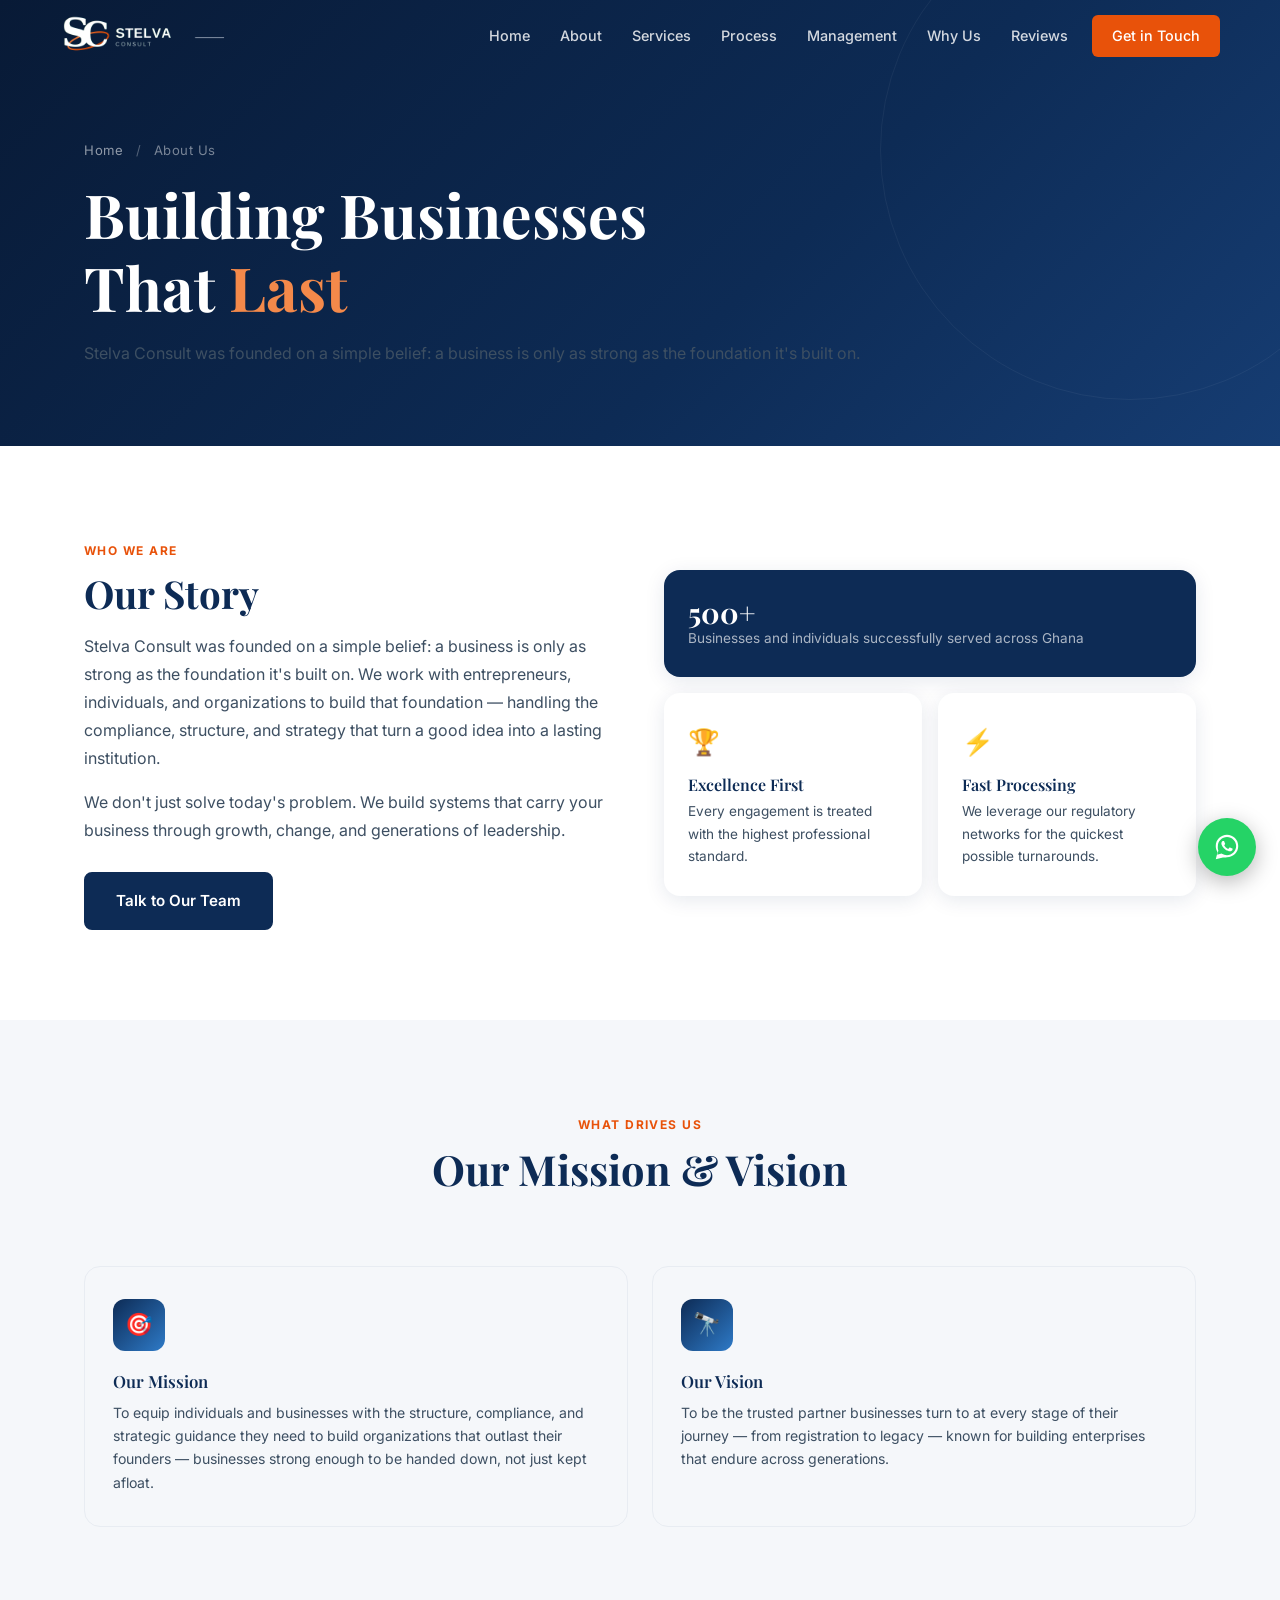
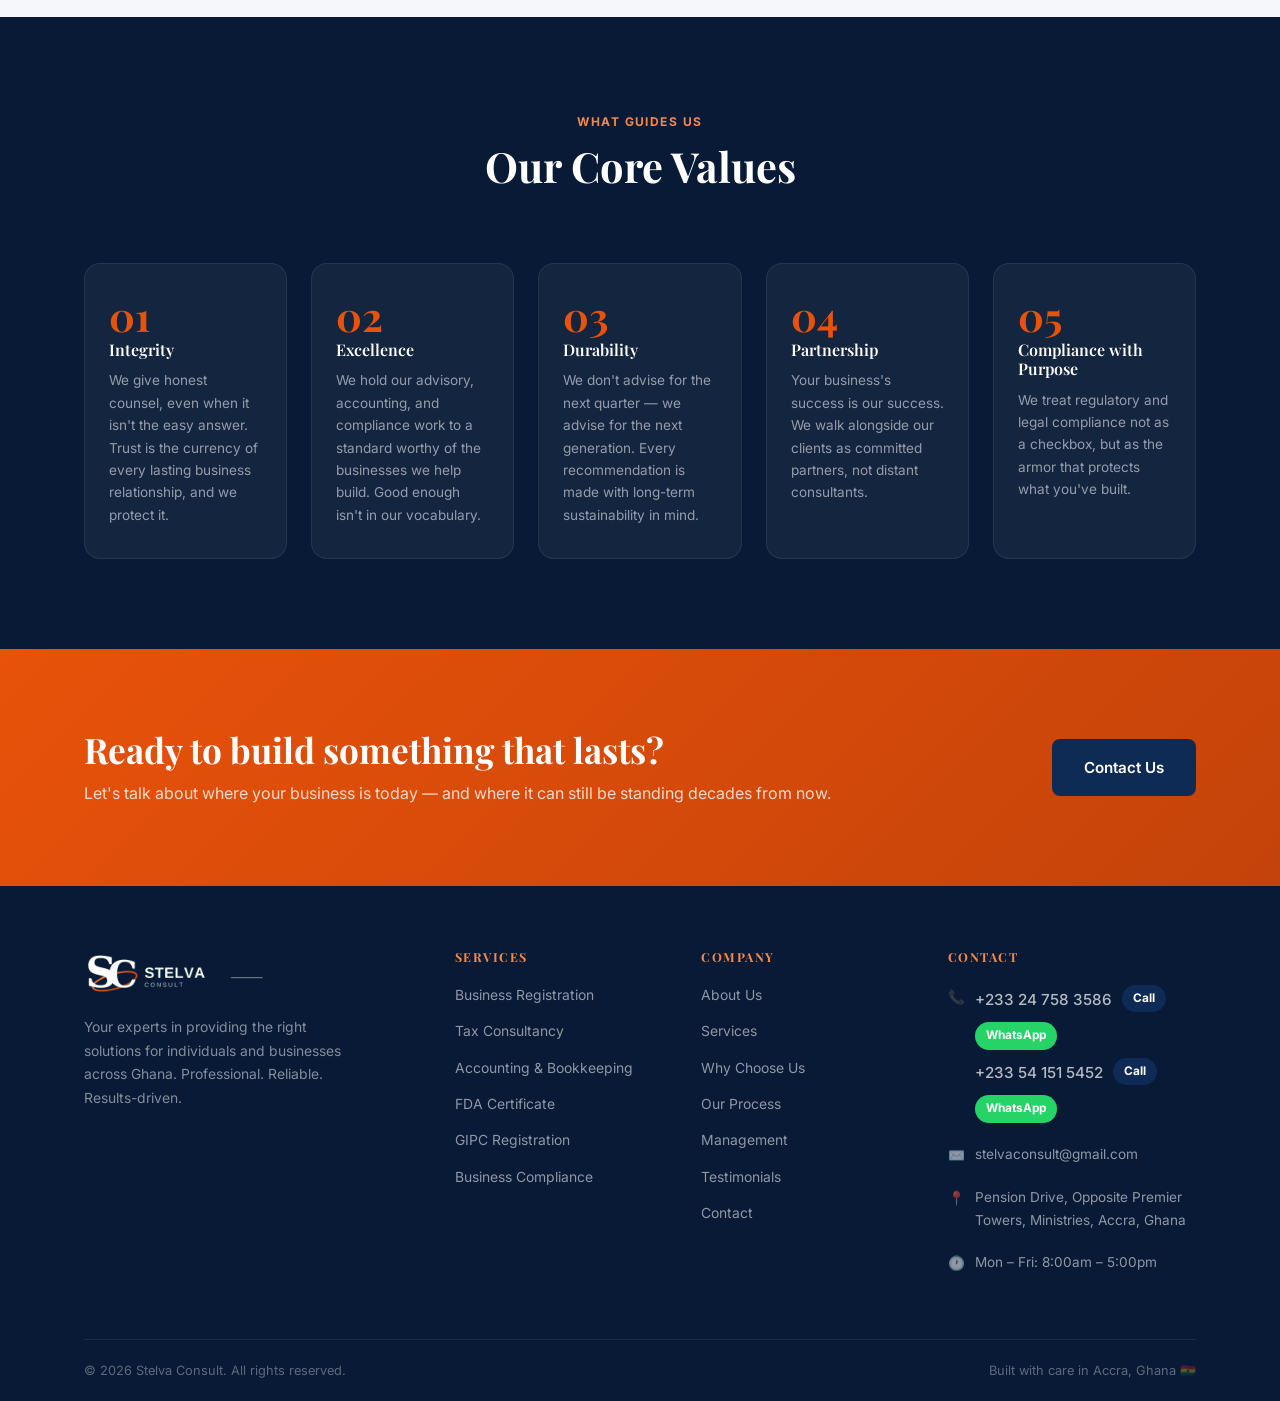
==== about.html @ c6ab805e "Update navigation links to use absolute paths" ====
<!DOCTYPE html>
<html lang="en">
<head>
  <meta charset="UTF-8" />
  <meta name="viewport" content="width=device-width, initial-scale=1.0" />
  <meta name="description" content="Learn about Stelva Consult — our story, mission, vision, and the core values that guide how we build lasting businesses across Ghana." />
  <title>About Us — Stelva Consult</title>
  <link rel="icon" type="image/x-icon" href="favicon.ico" />
  <link rel="icon" type="image/png" sizes="32x32" href="favicon-32.png" />
  <link rel="icon" type="image/png" sizes="16x16" href="favicon-16.png" />
  <link rel="apple-touch-icon" sizes="180x180" href="apple-touch-icon.png" />

  <!-- Fonts -->
  <link rel="preconnect" href="https://fonts.googleapis.com" />
  <link rel="preconnect" href="https://fonts.gstatic.com" crossorigin />
  <link href="https://fonts.googleapis.com/css2?family=Playfair+Display:wght@600;700&family=Inter:wght@400;500;600;700&display=swap" rel="stylesheet" />

  <!-- Styles -->
  <link rel="stylesheet" href="css/style.css" />
  <link rel="stylesheet" href="css/process.css" />
</head>
<body>

  <!-- ===================== NAVBAR ===================== -->
  <nav id="navbar">
    <div class="nav-inner">
      <a href="/" class="nav-logo" aria-label="Stelva Luthnael Consult home">
        <img src="images/logo.png" alt="Stelva Luthnael Consult" class="brand-logo" />
      </a>

      <div class="nav-links" role="navigation" aria-label="Main navigation">
        <a href="/">Home</a>
        <a href="/about" class="active">About</a>
        <a href="/services">Services</a>
        <a href="/process">Process</a>
        <a href="/management">Management</a>
        <a href="/why-us">Why Us</a>
        <a href="/testimonials">Reviews</a>
        <a href="/contact" class="nav-cta">Get in Touch</a>
      </div>

      <button class="hamburger" aria-label="Toggle menu" aria-expanded="false">
        <span></span><span></span><span></span>
      </button>
    </div>
  </nav>

  <!-- Mobile menu -->
  <div class="mobile-menu" role="navigation" aria-label="Mobile navigation">
    <a href="/">Home</a>
    <a href="/about">About</a>
    <a href="/services">Services</a>
    <a href="/process">Process</a>
    <a href="/management">Management</a>
    <a href="/why-us">Why Us</a>
    <a href="/testimonials">Reviews</a>
    <a href="/contact" class="btn btn-primary">Get in Touch</a>
  </div>

  <!-- ===================== PAGE HERO ===================== -->
  <div class="page-hero">
    <div class="container">
      <p class="page-hero-bc">
        <a href="/">Home</a>
        <span>/</span>
        About Us
      </p>
      <h1>Building Businesses That <em>Last</em></h1>
      <p>Stelva Consult was founded on a simple belief: a business is only as strong as the foundation it's built on.</p>
    </div>
  </div>

  <!-- ===================== OUR STORY ===================== -->
  <section class="pad bg-white">
    <div class="container">
      <div class="grid-2">
        <div class="about-text fade-in">
          <span class="section-label">Who We Are</span>
          <h2>Our Story</h2>
          <p>Stelva Consult was founded on a simple belief: a business is only as strong as the foundation it's built on. We work with entrepreneurs, individuals, and organizations to build that foundation — handling the compliance, structure, and strategy that turn a good idea into a lasting institution.</p>
          <p>We don't just solve today's problem. We build systems that carry your business through growth, change, and generations of leadership.</p>
          <a href="/contact" class="btn btn-navy">Talk to Our Team</a>
        </div>

        <div class="about-visual fade-in" style="transition-delay:0.15s">
          <div class="about-card">
            <div class="hero-stat-num" data-count="500" data-suffix="+">500+</div>
            <p>Businesses and individuals successfully served across Ghana</p>
          </div>
          <div class="about-card">
            <div class="about-card-icon">🏆</div>
            <h3>Excellence First</h3>
            <p>Every engagement is treated with the highest professional standard.</p>
          </div>
          <div class="about-card">
            <div class="about-card-icon">⚡</div>
            <h3>Fast Processing</h3>
            <p>We leverage our regulatory networks for the quickest possible turnarounds.</p>
          </div>
        </div>
      </div>
    </div>
  </section>

  <!-- ===================== MISSION & VISION ===================== -->
  <section class="pad bg-off">
    <div class="container">
      <div class="proc-header fade-in">
        <span class="section-label">What Drives Us</span>
        <h2>Our Mission &amp; Vision</h2>
      </div>

      <div class="mv-grid">
        <div class="service-card fade-in">
          <div class="service-icon">🎯</div>
          <h3>Our Mission</h3>
          <p>To equip individuals and businesses with the structure, compliance, and strategic guidance they need to build organizations that outlast their founders — businesses strong enough to be handed down, not just kept afloat.</p>
        </div>
        <div class="service-card fade-in" style="transition-delay:0.1s">
          <div class="service-icon">🔭</div>
          <h3>Our Vision</h3>
          <p>To be the trusted partner businesses turn to at every stage of their journey — from registration to legacy — known for building enterprises that endure across generations.</p>
        </div>
      </div>
    </div>
  </section>

  <!-- ===================== CORE VALUES ===================== -->
  <section class="pad bg-navy">
    <div class="container">
      <div class="proc-header fade-in">
        <span class="section-label" style="color:var(--accent-soft)">What Guides Us</span>
        <h2 style="color:var(--white)">Our Core Values</h2>
      </div>

      <div class="values-grid">
        <div class="why-card fade-in">
          <div class="why-card-num">01</div>
          <h3>Integrity</h3>
          <p>We give honest counsel, even when it isn't the easy answer. Trust is the currency of every lasting business relationship, and we protect it.</p>
        </div>
        <div class="why-card fade-in" style="transition-delay:0.08s">
          <div class="why-card-num">02</div>
          <h3>Excellence</h3>
          <p>We hold our advisory, accounting, and compliance work to a standard worthy of the businesses we help build. Good enough isn't in our vocabulary.</p>
        </div>
        <div class="why-card fade-in" style="transition-delay:0.16s">
          <div class="why-card-num">03</div>
          <h3>Durability</h3>
          <p>We don't advise for the next quarter — we advise for the next generation. Every recommendation is made with long-term sustainability in mind.</p>
        </div>
        <div class="why-card fade-in" style="transition-delay:0.24s">
          <div class="why-card-num">04</div>
          <h3>Partnership</h3>
          <p>Your business's success is our success. We walk alongside our clients as committed partners, not distant consultants.</p>
        </div>
        <div class="why-card fade-in" style="transition-delay:0.32s">
          <div class="why-card-num">05</div>
          <h3>Compliance with Purpose</h3>
          <p>We treat regulatory and legal compliance not as a checkbox, but as the armor that protects what you've built.</p>
        </div>
      </div>
    </div>
  </section>

  <!-- ===================== CTA BANNER ===================== -->
  <div id="cta-banner">
    <div class="container">
      <div class="cta-inner fade-in">
        <div class="cta-text">
          <h2>Ready to build something that lasts?</h2>
          <p>Let's talk about where your business is today — and where it can still be standing decades from now.</p>
        </div>
        <div class="cta-actions">
          <a href="/contact" class="btn btn-navy">Contact Us</a>
        </div>
      </div>
    </div>
  </div>

  <!-- ===================== FOOTER ===================== -->
  <footer>
    <div class="container">
      <div class="footer-grid">

        <!-- Brand -->
        <div class="footer-brand">
          <div class="nav-logo">
            <img src="images/logo.png" alt="Stelva Luthnael Consult" class="brand-logo" />
          </div>
          <p>Your experts in providing the right solutions for individuals and businesses across Ghana. Professional. Reliable. Results-driven.</p>
        </div>

        <!-- Services -->
        <div class="footer-col">
          <h4>Services</h4>
          <ul>
            <li><a href="/services">Business Registration</a></li>
            <li><a href="/services">Tax Consultancy</a></li>
            <li><a href="/services">Accounting &amp; Bookkeeping</a></li>
            <li><a href="/services">FDA Certificate</a></li>
            <li><a href="/services">GIPC Registration</a></li>
            <li><a href="/services">Business Compliance</a></li>
          </ul>
        </div>

        <!-- Navigation -->
        <div class="footer-col">
          <h4>Company</h4>
          <ul>
            <li><a href="/about">About Us</a></li>
            <li><a href="/services">Services</a></li>
            <li><a href="/why-us">Why Choose Us</a></li>
            <li><a href="/process">Our Process</a></li>
            <li><a href="/management">Management</a></li>
            <li><a href="/testimonials">Testimonials</a></li>
            <li><a href="/contact">Contact</a></li>
          </ul>
        </div>

        <!-- Contact -->
        <div class="footer-col">
          <h4>Contact</h4>
          <div class="footer-contact-item">
            <span>📞</span>
            <div class="contact-phone-block">
              <div class="phone-line">
                <span>+233 24 758 3586</span>
                <a class="call-link" href="tel:+233247583586" aria-label="Call +233 24 758 3586">Call</a>
                <a class="wa-link" href="https://wa.me/233247583586" target="_blank" rel="noopener noreferrer" aria-label="WhatsApp +233 24 758 3586">WhatsApp</a>
              </div>
              <div class="phone-line">
                <span>+233 54 151 5452</span>
                <a class="call-link" href="tel:+233541515452" aria-label="Call +233 54 151 5452">Call</a>
                <a class="wa-link" href="https://wa.me/233541515452" target="_blank" rel="noopener noreferrer" aria-label="WhatsApp +233 54 151 5452">WhatsApp</a>
              </div>
            </div>
          </div>
          <a class="footer-contact-item" href="mailto:stelvaconsult@gmail.com" aria-label="Email us">
            <span>✉️</span>
            <span>stelvaconsult@gmail.com</span>
          </a>
          <a class="footer-contact-item" href="https://maps.app.goo.gl/4oCT2Y3pXH24uhpu9?g_st=ac" target="_blank" rel="noopener noreferrer" aria-label="Open in Google Maps">
    <span>📍</span>
    <span>Pension Drive, Opposite Premier Towers, Ministries, Accra, Ghana</span>
</a>
          <div class="footer-contact-item">
            <span>🕐</span>
            <span>Mon – Fri: 8:00am – 5:00pm</span>
          </div>
        </div>

      </div>

      <div class="footer-bottom">
        <span>© <span id="year"></span> Stelva Consult. All rights reserved.</span>
        <span>Built with care in Accra, Ghana 🇬🇭</span>
      </div>
    </div>
  </footer>

  <!-- Scroll to top -->
  <button id="scroll-top" aria-label="Scroll to top">↑</button>

  <!-- Floating WhatsApp -->
  <a href="https://wa.me/233247583586?text=Hello%20Stelva%20Luthnael%20Consult%2C%20I%27d%20like%20to%20get%20in%20touch." class="whatsapp-float" target="_blank" rel="noopener noreferrer" aria-label="Chat with us on WhatsApp">
    <svg viewBox="0 0 32 32" fill="white" xmlns="http://www.w3.org/2000/svg"><path d="M16.001 3C9.373 3 4 8.373 4 15c0 2.386.703 4.612 1.917 6.481L4 29l7.72-1.877A11.94 11.94 0 0016.001 27C22.628 27 28 21.627 28 15S22.628 3 16.001 3zm0 21.75c-1.96 0-3.822-.518-5.434-1.489l-.39-.232-4.594 1.117 1.226-4.463-.254-.406A9.71 9.71 0 016.25 15c0-5.385 4.366-9.75 9.751-9.75S25.75 9.615 25.75 15 21.386 24.75 16.001 24.75zm5.361-7.297c-.294-.147-1.74-.858-2.01-.956-.27-.099-.467-.147-.663.147-.196.294-.76.956-.933 1.152-.172.196-.343.221-.637.074-.294-.147-1.243-.458-2.367-1.461-.875-.78-1.466-1.744-1.638-2.038-.172-.294-.018-.453.129-.6.132-.132.294-.343.441-.515.147-.172.196-.294.294-.49.098-.196.049-.368-.025-.515-.074-.147-.663-1.6-.909-2.192-.24-.577-.484-.499-.663-.508l-.564-.01c-.196 0-.515.074-.784.368-.27.294-1.03 1.006-1.03 2.453 0 1.447 1.055 2.846 1.201 3.043.147.196 2.077 3.172 5.032 4.448.703.303 1.251.484 1.679.62.706.225 1.348.193 1.856.117.566-.085 1.74-.712 1.985-1.4.245-.688.245-1.278.172-1.4-.074-.123-.27-.196-.564-.343z"/></svg>
  </a>

  <!-- Scripts -->
  <script src="js/main.js"></script>
</body>
</html>
---- css/style.css ----
/* =============================================
   STELVA LUTHNAEL CONSULT — Main Stylesheet
   ============================================= */

/* --- Variables & Reset --- */
:root {
  --navy:       #0D2B55;
  --navy-dark:  #081A36;
  --navy-mid:   #163D73;
  --blue-light: #2E7AC7;
  --accent:     #E8520A;
  --accent-soft:#F4894A;
  --white:      #FFFFFF;
  --off-white:  #F5F7FA;
  --gray-light: #E8ECF2;
  --gray:       #8A96A8;
  --text:       #1C2B3A;

  --font-display: 'Playfair Display', Georgia, serif;
  --font-body:    'Inter', 'Segoe UI', sans-serif;

  --radius:     8px;
  --radius-lg:  16px;
  --shadow:     0 4px 20px rgba(13,43,85,0.10);
  --shadow-lg:  0 8px 40px rgba(13,43,85,0.18);
  --transition: 0.3s ease;
}

*, *::before, *::after { box-sizing: border-box; margin: 0; padding: 0; }

html { scroll-behavior: smooth; font-size: 16px; }

body {
  font-family: var(--font-body);
  color: var(--text);
  background: var(--white);
  line-height: 1.65;
  overflow-x: hidden;
}

img { max-width: 100%; display: block; }
a  { text-decoration: none; color: inherit; }
ul { list-style: none; }

/* --- Typography --- */
h1, h2, h3, h4 {
  font-family: var(--font-display);
  line-height: 1.2;
  color: var(--navy);
}
h1 { font-size: clamp(2rem, 5vw, 3.4rem); font-weight: 700; }
h2 { font-size: clamp(1.6rem, 3.5vw, 2.4rem); font-weight: 700; }
h3 { font-size: 1.2rem; font-weight: 600; }
p  { font-size: 1rem; color: #3D4F62; }

.section-label {
  display: inline-block;
  font-family: var(--font-body);
  font-size: 0.75rem;
  font-weight: 700;
  letter-spacing: 0.12em;
  text-transform: uppercase;
  color: var(--accent);
  margin-bottom: 0.6rem;
}

/* --- Layout Helpers --- */
.container {
  max-width: 1160px;
  margin: 0 auto;
  padding: 0 24px;
}

section { padding: 90px 0; }

.grid-2 { display: grid; grid-template-columns: 1fr 1fr; gap: 48px; align-items: center; }
.grid-3 { display: grid; grid-template-columns: repeat(3, 1fr); gap: 28px; }
/* Center a lone card left over in the final row of a 3-column grid */
.grid-3 > :last-child:nth-child(3n+1) { grid-column: 2; }

/* Center a lone card left over in the final row of the 2-column leadership grid
   (e.g. Steven + David on row 1, Stephen alone on row 2) */
.leaders-grid > :last-child:nth-child(2n+1) {
  grid-column: 1 / -1;
  width: 50%;
  margin: 0 auto;
}
@media (max-width: 700px) {
  /* On mobile the grid usually collapses to 1 column anyway — undo the constraint */
  .leaders-grid > :last-child:nth-child(2n+1) {
    width: 100%;
  }
}
.grid-4 { display: grid; grid-template-columns: repeat(4, 1fr); gap: 24px; }

/* --- Buttons --- */
.btn {
  display: inline-flex;
  align-items: center;
  gap: 8px;
  padding: 14px 30px;
  border-radius: var(--radius);
  font-family: var(--font-body);
  font-size: 0.95rem;
  font-weight: 600;
  cursor: pointer;
  border: 2px solid transparent;
  transition: var(--transition);
}
.btn-primary {
  background: var(--accent);
  color: var(--white);
  border-color: var(--accent);
}
.btn-primary:hover {
  background: #C4430A;
  border-color: #C4430A;
  transform: translateY(-2px);
  box-shadow: 0 6px 20px rgba(232,82,10,0.35);
}
.btn-outline {
  background: transparent;
  color: var(--white);
  border-color: rgba(255,255,255,0.6);
}
.btn-outline:hover {
  background: rgba(255,255,255,0.12);
  border-color: var(--white);
}
.btn-navy {
  background: var(--navy);
  color: var(--white);
  border-color: var(--navy);
}
.btn-navy:hover {
  background: var(--navy-dark);
  transform: translateY(-2px);
  box-shadow: var(--shadow);
}

/* =============================================
   NAVIGATION
   ============================================= */
#navbar {
  position: fixed;
  top: 0; left: 0; right: 0;
  z-index: 1000;
  padding: 0 24px;
  transition: background var(--transition), box-shadow var(--transition), padding var(--transition);
}
#navbar.scrolled {
  background: var(--navy-dark);
  box-shadow: 0 2px 20px rgba(0,0,0,0.25);
  padding: 0 24px;
}
.nav-inner {
  max-width: 1160px;
  margin: 0 auto;
  display: flex;
  align-items: center;
  justify-content: space-between;
  height: 72px;
}

/* Logo */
.nav-logo {
  display: flex;
  align-items: center;
  gap: 12px;
}
.brand-logo {
  height: 48px;
  width: auto;
  display: block;
  border-radius: 6px;
}
footer .brand-logo { height: 52px; }
.logo-mark {
  width: 44px;
  height: 44px;
  background: var(--white);
  border-radius: 8px;
  display: flex;
  align-items: center;
  justify-content: center;
  font-family: var(--font-display);
  font-weight: 700;
  font-size: 1.1rem;
  color: var(--navy);
  flex-shrink: 0;
}
.logo-mark span.accent { color: var(--accent); }
.logo-text { display: flex; flex-direction: column; line-height: 1.1; }
.logo-name {
  font-family: var(--font-display);
  font-weight: 700;
  font-size: 1rem;
  color: var(--white);
  letter-spacing: 0.02em;
}
.logo-sub {
  font-size: 0.65rem;
  letter-spacing: 0.18em;
  text-transform: uppercase;
  color: rgba(255,255,255,0.55);
}

/* Nav links */
.nav-links {
  display: flex;
  align-items: center;
  gap: 2px;
}
.nav-links a {
  padding: 8px 14px;
  border-radius: 6px;
  font-size: 0.9rem;
  font-weight: 500;
  color: rgba(255,255,255,0.82);
  transition: var(--transition);
}
.nav-links a:hover,
.nav-links a.active {
  color: var(--white);
  background: rgba(255,255,255,0.1);
}
.nav-cta {
  background: var(--accent) !important;
  color: var(--white) !important;
  padding: 9px 20px !important;
  border-radius: 6px !important;
  margin-left: 8px;
}
.nav-cta:hover { background: #C4430A !important; }

/* Hamburger */
.hamburger {
  display: none;
  flex-direction: column;
  gap: 5px;
  cursor: pointer;
  padding: 4px;
}
.hamburger span {
  display: block;
  width: 24px;
  height: 2px;
  background: var(--white);
  border-radius: 2px;
  transition: var(--transition);
}
.hamburger.open span:nth-child(1) { transform: translateY(7px) rotate(45deg); }
.hamburger.open span:nth-child(2) { opacity: 0; }
.hamburger.open span:nth-child(3) { transform: translateY(-7px) rotate(-45deg); }

/* Mobile nav */
.mobile-menu {
  display: none;
  position: fixed;
  top: 72px; left: 0; right: 0;
  background: var(--navy-dark);
  padding: 16px 24px 24px;
  z-index: 999;
  border-top: 1px solid rgba(255,255,255,0.08);
}
.mobile-menu.open { display: block; }
.mobile-menu a {
  display: block;
  padding: 12px 0;
  color: rgba(255,255,255,0.82);
  font-size: 1rem;
  font-weight: 500;
  border-bottom: 1px solid rgba(255,255,255,0.07);
  transition: var(--transition);
}
.mobile-menu a:hover { color: var(--white); padding-left: 6px; }
.mobile-menu .btn { margin-top: 16px; width: 100%; justify-content: center; }

/* =============================================
   HERO
   ============================================= */
#hero {
  min-height: 100vh;
  background: linear-gradient(135deg, var(--navy-dark) 0%, var(--navy) 55%, var(--navy-mid) 100%);
  display: flex;
  align-items: center;
  position: relative;
  overflow: hidden;
  padding-top: 72px;
}

/* Decorative geometry */
#hero::before {
  content: '';
  position: absolute;
  top: -120px; right: -120px;
  width: 600px; height: 600px;
  border: 1.5px solid rgba(255,255,255,0.06);
  border-radius: 50%;
  pointer-events: none;
}
#hero::after {
  content: '';
  position: absolute;
  bottom: -80px; left: -80px;
  width: 400px; height: 400px;
  border: 1px solid rgba(46,122,199,0.15);
  border-radius: 50%;
  pointer-events: none;
}

.hero-grid {
  display: grid;
  grid-template-columns: 1fr 1fr;
  gap: 60px;
  align-items: center;
  padding: 80px 0 100px;
}

.hero-badge {
  display: inline-flex;
  align-items: center;
  gap: 8px;
  background: rgba(232,82,10,0.15);
  border: 1px solid rgba(232,82,10,0.3);
  border-radius: 100px;
  padding: 6px 16px;
  font-size: 0.78rem;
  font-weight: 600;
  letter-spacing: 0.08em;
  text-transform: uppercase;
  color: var(--accent-soft);
  margin-bottom: 24px;
}
.hero-badge::before {
  content: '';
  width: 6px; height: 6px;
  background: var(--accent);
  border-radius: 50%;
}

.hero-content h1 { color: var(--white); margin-bottom: 20px; }
.hero-content h1 em {
  font-style: normal;
  color: var(--accent-soft);
}

.hero-content p {
  font-size: 1.1rem;
  color: rgba(255,255,255,0.7);
  max-width: 480px;
  margin-bottom: 36px;
  line-height: 1.7;
}

.hero-actions { display: flex; gap: 14px; flex-wrap: wrap; margin-bottom: 48px; }

.hero-stats {
  display: flex;
  gap: 32px;
  padding-top: 32px;
  border-top: 1px solid rgba(255,255,255,0.1);
}
.hero-stat-num {
  font-family: var(--font-display);
  font-size: 1.8rem;
  font-weight: 700;
  color: var(--white);
  line-height: 1;
}
.hero-stat-label {
  font-size: 0.8rem;
  color: rgba(255,255,255,0.5);
  margin-top: 4px;
}

/* Hero visual */
.hero-visual {
  position: relative;
  display: flex;
  align-items: center;
  justify-content: center;
}

.hero-card-main {
  background: rgba(255,255,255,0.06);
  border: 1px solid rgba(255,255,255,0.12);
  border-radius: var(--radius-lg);
  padding: 40px;
  backdrop-filter: blur(12px);
  width: 100%;
  max-width: 380px;
}

.hero-card-icon {
  width: 56px; height: 56px;
  background: var(--accent);
  border-radius: 12px;
  display: flex;
  align-items: center;
  justify-content: center;
  font-size: 1.5rem;
  margin-bottom: 20px;
}
.hero-card-main h3 {
  color: var(--white);
  font-size: 1.1rem;
  margin-bottom: 16px;
}
.hero-service-list { display: flex; flex-direction: column; gap: 10px; }
.hero-service-item {
  display: flex;
  align-items: center;
  gap: 10px;
  color: rgba(255,255,255,0.78);
  font-size: 0.88rem;
}
.hero-service-item::before {
  content: '';
  width: 7px; height: 7px;
  background: var(--accent);
  border-radius: 50%;
  flex-shrink: 0;
}

.hero-floating {
  position: absolute;
  background: var(--white);
  border-radius: var(--radius);
  padding: 14px 18px;
  box-shadow: var(--shadow-lg);
  display: flex;
  align-items: center;
  gap: 10px;
  font-size: 0.82rem;
  font-weight: 600;
  color: var(--navy);
  animation: float 3.5s ease-in-out infinite;
}
.hero-floating.top {
  top: -20px; right: -20px;
  animation-delay: 0s;
}
.hero-floating.bottom {
  bottom: -20px; left: -20px;
  animation-delay: 1.5s;
}
.hero-floating-dot {
  width: 32px; height: 32px;
  border-radius: 50%;
  display: flex;
  align-items: center;
  justify-content: center;
  font-size: 1rem;
}
.hero-floating.top .hero-floating-dot { background: #E8F4FE; }
.hero-floating.bottom .hero-floating-dot { background: #FFF0E8; }
a.hero-floating { cursor: pointer; }
a.hero-floating:hover { box-shadow: 0 10px 30px rgba(13,43,85,0.25); color: var(--accent); }

@keyframes float {
  0%, 100% { transform: translateY(0); }
  50%       { transform: translateY(-10px); }
}

/* =============================================
   TRUST BAR
   ============================================= */
#trust-bar {
  background: var(--navy);
  padding: 28px 0;
}
.trust-inner {
  display: flex;
  align-items: center;
  justify-content: center;
  gap: 48px;
  flex-wrap: wrap;
}
.trust-item {
  display: flex;
  align-items: center;
  gap: 10px;
  color: rgba(255,255,255,0.7);
  font-size: 0.88rem;
  font-weight: 500;
}
.trust-icon {
  width: 36px; height: 36px;
  background: rgba(255,255,255,0.1);
  border-radius: 50%;
  display: flex; align-items: center; justify-content: center;
  font-size: 1rem;
  flex-shrink: 0;
}

/* =============================================
   ABOUT SECTION
   ============================================= */
#about { background: var(--off-white); }

.about-text h2 { margin-bottom: 16px; }
.about-text p { margin-bottom: 16px; line-height: 1.75; }
.about-text .btn { margin-top: 12px; }

.about-visual {
  display: grid;
  grid-template-columns: 1fr 1fr;
  gap: 16px;
}
.about-card {
  background: var(--white);
  border-radius: var(--radius-lg);
  padding: 28px 24px;
  box-shadow: var(--shadow);
  transition: var(--transition);
}
.about-card:hover { transform: translateY(-4px); box-shadow: var(--shadow-lg); }
.about-card:nth-child(1) { grid-column: span 2; background: var(--navy); color: var(--white); }
.about-card:nth-child(1) h3 { color: var(--white); font-size: 1.8rem; margin-bottom: 4px; }
.about-card:nth-child(1) p  { color: rgba(255,255,255,0.65); font-size: 0.85rem; }
.about-card-icon {
  font-size: 1.6rem;
  margin-bottom: 12px;
}
.about-card h3 { margin-bottom: 6px; font-size: 1rem; }
.about-card p  { font-size: 0.85rem; }

/* =============================================
   SERVICES
   ============================================= */
#services { background: var(--white); }
#services .section-header { text-align: center; max-width: 600px; margin: 0 auto 56px; }
#services .section-header p { margin-top: 12px; }

.services-grid {
  display: grid;
  grid-template-columns: repeat(3, 1fr);
  gap: 24px;
}

.service-card {
  background: var(--off-white);
  border: 1px solid var(--gray-light);
  border-radius: var(--radius-lg);
  padding: 32px 28px;
  transition: var(--transition);
  position: relative;
  overflow: hidden;
}
.service-card::before {
  content: '';
  position: absolute;
  bottom: 0; left: 0; right: 0;
  height: 3px;
  background: var(--accent);
  transform: scaleX(0);
  transition: transform var(--transition);
  transform-origin: left;
}
.service-card:hover::before { transform: scaleX(1); }
.service-card:hover {
  background: var(--white);
  box-shadow: var(--shadow-lg);
  border-color: transparent;
  transform: translateY(-4px);
}

.service-icon {
  width: 52px; height: 52px;
  background: linear-gradient(135deg, var(--navy), var(--blue-light));
  border-radius: 12px;
  display: flex;
  align-items: center;
  justify-content: center;
  font-size: 1.4rem;
  margin-bottom: 20px;
}
.service-card h3 { margin-bottom: 10px; font-size: 1.05rem; }
.service-card p  { font-size: 0.88rem; line-height: 1.65; }

/* =============================================
   WHY US
   ============================================= */
#why-us { background: var(--navy-dark); }
.why-header { text-align: center; max-width: 600px; margin: 0 auto 56px; }
.why-header h2 { color: var(--white); }
.why-header p  { color: rgba(255,255,255,0.6); margin-top: 12px; }

.why-grid {
  display: grid;
  grid-template-columns: repeat(4, 1fr);
  gap: 24px;
}
.why-card {
  background: rgba(255,255,255,0.05);
  border: 1px solid rgba(255,255,255,0.08);
  border-radius: var(--radius-lg);
  padding: 32px 24px;
  transition: var(--transition);
}
.why-card:hover {
  background: rgba(255,255,255,0.09);
  transform: translateY(-4px);
}
.why-card-num {
  font-family: var(--font-display);
  font-size: 2.5rem;
  font-weight: 700;
  color: var(--accent);
  line-height: 1;
  margin-bottom: 4px;
}
.why-card h3 { color: var(--white); font-size: 1rem; margin-bottom: 10px; }
.why-card p  { color: rgba(255,255,255,0.55); font-size: 0.85rem; }

/* =============================================
   PROCESS
   ============================================= */
#process { background: var(--off-white); }
.process-header { text-align: center; max-width: 560px; margin: 0 auto 56px; }

.process-steps {
  display: grid;
  grid-template-columns: repeat(4, 1fr);
  gap: 0;
  position: relative;
}
.process-steps::before {
  content: '';
  position: absolute;
  top: 32px; left: 12.5%; right: 12.5%;
  height: 2px;
  background: linear-gradient(90deg, var(--navy), var(--blue-light));
  z-index: 0;
}

.process-step {
  display: flex;
  flex-direction: column;
  align-items: center;
  text-align: center;
  padding: 0 20px;
  position: relative;
  z-index: 1;
}
.step-circle {
  width: 64px; height: 64px;
  border-radius: 50%;
  background: var(--navy);
  display: flex;
  align-items: center;
  justify-content: center;
  font-family: var(--font-display);
  font-weight: 700;
  font-size: 1.1rem;
  color: var(--white);
  margin-bottom: 20px;
  border: 3px solid var(--off-white);
  box-shadow: 0 0 0 3px var(--navy);
}
.process-step:nth-child(4) .step-circle { background: var(--accent); box-shadow: 0 0 0 3px var(--accent); }
.process-step h3 { margin-bottom: 8px; font-size: 1rem; }
.process-step p  { font-size: 0.85rem; }

/* =============================================
   TESTIMONIALS
   ============================================= */
#testimonials { background: var(--white); }
.testimonials-header { text-align: center; max-width: 560px; margin: 0 auto 56px; }

.testimonials-track {
  display: grid;
  grid-template-columns: repeat(3, 1fr);
  gap: 24px;
}
.testimonial-card {
  background: var(--off-white);
  border: 1px solid var(--gray-light);
  border-radius: var(--radius-lg);
  padding: 32px 28px;
  position: relative;
}
.testimonial-card::before {
  content: '\201C';
  position: absolute;
  top: 16px; right: 24px;
  font-family: var(--font-display);
  font-size: 5rem;
  color: var(--gray-light);
  line-height: 1;
  pointer-events: none;
}
.testimonial-stars {
  display: flex;
  gap: 3px;
  margin-bottom: 16px;
}
.testimonial-stars span { color: #F59E0B; font-size: 1rem; }
.testimonial-text {
  font-size: 0.92rem;
  line-height: 1.72;
  color: #3D4F62;
  margin-bottom: 24px;
  font-style: italic;
}
.testimonial-author {
  display: flex;
  align-items: center;
  gap: 12px;
}
.author-avatar {
  width: 44px; height: 44px;
  border-radius: 50%;
  background: linear-gradient(135deg, var(--navy), var(--blue-light));
  display: flex; align-items: center; justify-content: center;
  font-family: var(--font-display);
  font-weight: 700;
  color: var(--white);
  font-size: 0.95rem;
  flex-shrink: 0;
}
.author-name { font-weight: 700; font-size: 0.92rem; color: var(--navy); }
.author-role { font-size: 0.78rem; color: var(--gray); }

/* =============================================
   CTA BANNER
   ============================================= */
#cta-banner {
  background: linear-gradient(135deg, var(--accent) 0%, #C4430A 100%);
  padding: 80px 0;
}
.cta-inner {
  display: flex;
  align-items: center;
  justify-content: space-between;
  gap: 40px;
  flex-wrap: wrap;
}
.cta-text h2 { color: var(--white); font-size: clamp(1.6rem, 3vw, 2.2rem); margin-bottom: 8px; }
.cta-text p  { color: rgba(255,255,255,0.8); font-size: 1rem; }
.cta-actions { display: flex; gap: 14px; flex-wrap: wrap; }

/* =============================================
   CONTACT
   ============================================= */
#contact { background: var(--off-white); }
.contact-grid {
  display: grid;
  grid-template-columns: 1fr 1.4fr;
  gap: 56px;
  align-items: start;
}

.contact-info h2 { margin-bottom: 12px; }
.contact-info > p { margin-bottom: 32px; }

.contact-details { display: flex; flex-direction: column; gap: 20px; }
.contact-detail-item {
  display: flex;
  align-items: flex-start;
  gap: 14px;
  text-decoration: none;
  border-radius: var(--radius);
  padding: 6px 8px;
  margin: -6px -8px;
  transition: background var(--transition), transform var(--transition);
}
a.contact-detail-item:hover {
  background: var(--gray-light);
  transform: translateX(4px);
  cursor: pointer;
}
a.contact-detail-item:hover .contact-detail-icon {
  background: var(--accent);
}
.contact-detail-icon {
  width: 44px; height: 44px;
  background: var(--navy);
  border-radius: 10px;
  display: flex; align-items: center; justify-content: center;
  font-size: 1.1rem;
  flex-shrink: 0;
}
.contact-detail-item strong {
  display: block;
  font-size: 0.78rem;
  text-transform: uppercase;
  letter-spacing: 0.1em;
  color: var(--accent);
  margin-bottom: 2px;
}
.contact-detail-item span {
  font-size: 0.95rem;
  color: var(--text);
  font-weight: 500;
}

/* Dual phone numbers (Call + WhatsApp) */
.contact-phone-block strong {
  display: block;
  font-size: 0.78rem;
  text-transform: uppercase;
  letter-spacing: 0.1em;
  color: var(--accent);
  margin-bottom: 8px;
}
.phone-line {
  display: flex;
  align-items: center;
  gap: 10px;
  flex-wrap: wrap;
  margin-bottom: 8px;
}
.phone-line:last-child { margin-bottom: 0; }
.phone-line span {
  font-size: 0.95rem;
  color: var(--text);
  font-weight: 500;
}
.phone-line a {
  font-size: 0.74rem;
  font-weight: 700;
  padding: 4px 11px;
  border-radius: 20px;
  text-decoration: none;
  color: var(--white);
  transition: var(--transition);
}
.phone-line a.call-link { background: var(--navy); }
.phone-line a.call-link:hover { background: var(--blue-light); }
.phone-line a.wa-link { background: #25D366; }
.phone-line a.wa-link:hover { background: #1DA851; }

footer .phone-line span { color: rgba(255,255,255,0.7); }
footer .contact-phone-block strong { color: var(--accent-soft); }

/* ---- Floating WhatsApp Button ---- */
.whatsapp-float {
  position: fixed;
  bottom: 24px;
  right: 24px;
  width: 58px;
  height: 58px;
  background: #25D366;
  border-radius: 50%;
  display: flex;
  align-items: center;
  justify-content: center;
  box-shadow: 0 6px 22px rgba(0,0,0,0.28);
  z-index: 999;
  transition: var(--transition);
}
.whatsapp-float:hover { transform: scale(1.08); background: #1DA851; }
.whatsapp-float svg { width: 30px; height: 30px; display: block; }
@media (max-width: 600px) {
  .whatsapp-float { width: 52px; height: 52px; bottom: 18px; right: 18px; }
  .whatsapp-float svg { width: 26px; height: 26px; }
}

/* Form */
.contact-form {
  background: var(--white);
  border-radius: var(--radius-lg);
  padding: 40px;
  box-shadow: var(--shadow);
}
.contact-form h3 { margin-bottom: 24px; }

.form-row { display: grid; grid-template-columns: 1fr 1fr; gap: 16px; }
.form-group { margin-bottom: 18px; }
.form-group label {
  display: block;
  font-size: 0.82rem;
  font-weight: 600;
  color: var(--navy);
  margin-bottom: 6px;
  letter-spacing: 0.02em;
}
.form-group input,
.form-group select,
.form-group textarea {
  width: 100%;
  padding: 12px 16px;
  border: 1.5px solid var(--gray-light);
  border-radius: var(--radius);
  font-family: var(--font-body);
  font-size: 0.92rem;
  color: var(--text);
  background: var(--white);
  transition: border-color var(--transition), box-shadow var(--transition);
  outline: none;
}
.form-group input:focus,
.form-group select:focus,
.form-group textarea:focus {
  border-color: var(--blue-light);
  box-shadow: 0 0 0 3px rgba(46,122,199,0.12);
}
.form-group textarea { resize: vertical; min-height: 110px; }

.form-submit { width: 100%; padding: 15px; font-size: 1rem; justify-content: center; }

.form-success {
  display: none;
  text-align: center;
  padding: 32px;
}
.form-success .success-icon {
  font-size: 3rem;
  margin-bottom: 12px;
}
.form-success h3 { color: var(--navy); margin-bottom: 8px; }
.form-success p  { color: var(--gray); }

.form-error {
  display: none;
  text-align: center;
  padding: 32px;
}
.form-error .success-icon { font-size: 3rem; margin-bottom: 12px; }
.form-error h3 { color: var(--accent); margin-bottom: 8px; }
.form-error p  { color: var(--gray); }
.form-error a  { color: var(--navy); font-weight: 600; }

/* =============================================
   FOOTER
   ============================================= */
footer {
  background: var(--navy-dark);
  padding: 64px 0 0;
  color: rgba(255,255,255,0.65);
}
.footer-grid {
  display: grid;
  grid-template-columns: 1.6fr 1fr 1fr 1.2fr;
  gap: 40px;
  padding-bottom: 48px;
  border-bottom: 1px solid rgba(255,255,255,0.08);
}

.footer-brand .logo-name { font-size: 1.1rem; }
.footer-brand p {
  font-size: 0.87rem;
  color: rgba(255,255,255,0.5);
  margin-top: 14px;
  line-height: 1.7;
  max-width: 260px;
}

.footer-col h4 {
  font-size: 0.78rem;
  font-weight: 700;
  text-transform: uppercase;
  letter-spacing: 0.12em;
  color: var(--accent-soft);
  margin-bottom: 16px;
}
.footer-col ul { display: flex; flex-direction: column; gap: 10px; }
.footer-col ul li a {
  font-size: 0.87rem;
  color: rgba(255,255,255,0.55);
  transition: var(--transition);
}
.footer-col ul li a:hover { color: var(--white); padding-left: 4px; }

.footer-contact-item {
  display: flex;
  align-items: flex-start;
  gap: 10px;
  font-size: 0.85rem;
  color: rgba(255,255,255,0.55);
  margin-bottom: 12px;
  text-decoration: none;
  border-radius: 6px;
  padding: 4px 6px;
  margin-left: -6px;
  transition: color var(--transition), background var(--transition);
}
a.footer-contact-item:hover {
  color: var(--white);
  background: rgba(255,255,255,0.06);
}
.footer-contact-item span:first-child { flex-shrink: 0; margin-top: 1px; }

.footer-bottom {
  display: flex;
  align-items: center;
  justify-content: space-between;
  padding: 20px 0;
  font-size: 0.8rem;
  color: rgba(255,255,255,0.35);
  flex-wrap: wrap;
  gap: 12px;
}
.footer-bottom a { color: rgba(255,255,255,0.5); transition: var(--transition); }
.footer-bottom a:hover { color: var(--white); }

/* =============================================
   SCROLL-TO-TOP
   ============================================= */
#scroll-top {
  position: fixed;
  bottom: 96px; right: 28px;
  width: 44px; height: 44px;
  background: var(--accent);
  color: var(--white);
  border: none;
  border-radius: 50%;
  font-size: 1.1rem;
  cursor: pointer;
  display: flex;
  align-items: center;
  justify-content: center;
  box-shadow: var(--shadow);
  opacity: 0;
  pointer-events: none;
  transform: translateY(10px);
  transition: opacity var(--transition), transform var(--transition);
  z-index: 900;
}
#scroll-top.visible {
  opacity: 1;
  pointer-events: auto;
  transform: translateY(0);
}
#scroll-top:hover { background: #C4430A; transform: translateY(-2px); }

/* =============================================
   ANIMATIONS
   ============================================= */
.fade-in {
  opacity: 0;
  transform: translateY(24px);
  transition: opacity 0.6s ease, transform 0.6s ease;
}
.fade-in.visible { opacity: 1; transform: translateY(0); }

/* =============================================
   RESPONSIVE
   ============================================= */
@media (max-width: 1024px) {
  .grid-4, .why-grid { grid-template-columns: repeat(2, 1fr); }
  .services-grid { grid-template-columns: repeat(2, 1fr); }
  .footer-grid { grid-template-columns: 1fr 1fr; }
  .process-steps { grid-template-columns: repeat(2, 1fr); gap: 32px; }
  .process-steps::before { display: none; }
}

@media (max-width: 768px) {
  section { padding: 64px 0; }
  .nav-links { display: none; }
  .hamburger { display: flex; }

  .hero-grid,
  .grid-2,
  .about-visual,
  .contact-grid { grid-template-columns: 1fr; }

  .hero-visual { display: none; }
  .hero-stats { gap: 20px; }
  .hero-grid { padding: 60px 0 72px; }

  .services-grid,
  .testimonials-track { grid-template-columns: 1fr; }

  .why-grid { grid-template-columns: 1fr 1fr; }

  .process-steps { grid-template-columns: 1fr; }

  .footer-grid { grid-template-columns: 1fr; gap: 28px; }

  .cta-inner { flex-direction: column; text-align: center; }
  .cta-actions { justify-content: center; }

  .form-row { grid-template-columns: 1fr; }

  .about-visual { grid-template-columns: 1fr 1fr; }
  .about-card:nth-child(1) { grid-column: span 2; }
}

@media (max-width: 480px) {
  .hero-actions { flex-direction: column; }
  .why-grid { grid-template-columns: 1fr; }
  .about-visual { grid-template-columns: 1fr; }
  .about-card:nth-child(1) { grid-column: span 1; }
  .trust-inner { gap: 24px; }
  .hero-stats { flex-direction: column; gap: 16px; }
}

@media (prefers-reduced-motion: reduce) {
  *, *::before, *::after {
    animation-duration: 0.01ms !important;
    transition-duration: 0.01ms !important;
  }
}

.team-card-avatar-img {
  padding: 0;
  overflow: hidden;
}
.team-card-avatar-img img {
  width: 100%;
  height: 100%;
  object-fit: cover;
  border-radius: 50%;
}

.map-section {
  width: 100%;
  line-height: 0; /* removes tiny gap iframe sometimes adds under itself */
}
---- css/process.css ----
/* =============================================
   STELVA LUTHNAEL CONSULT — Process Page CSS
   ============================================= */

/* ---- Page Hero ---- */
.page-hero {
  background: linear-gradient(135deg, var(--navy-dark) 0%, var(--navy) 60%, var(--navy-mid) 100%);
  padding: 140px 0 80px;
  position: relative;
  overflow: hidden;
}
.page-hero::after {
  content: '';
  position: absolute;
  top: -100px; right: -100px;
  width: 500px; height: 500px;
  border: 1px solid rgba(255,255,255,0.05);
  border-radius: 50%;
  pointer-events: none;
}
.page-hero-bc {
  font-size: 0.82rem;
  color: rgba(255,255,255,0.45);
  margin-bottom: 16px;
  letter-spacing: 0.04em;
}
.page-hero-bc a {
  color: rgba(255,255,255,0.55);
  text-decoration: none;
  transition: color 0.3s ease;
}
.page-hero-bc a:hover { color: var(--accent-soft); }
.page-hero-bc span { color: rgba(255,255,255,0.3); margin: 0 8px; }

.page-hero h1 {
  color: var(--white);
  font-size: clamp(2.4rem, 5vw, 3.8rem);
  margin-bottom: 16px;
  max-width: 680px;
}
.page-hero h1 em {
  font-style: normal;
  color: var(--accent-soft);
}
.page-hero > p {
  color: rgba(255,255,255,0.65);
  font-size: 1.05rem;
  max-width: 560px;
  line-height: 1.75;
}

/* ---- Section Utilities ---- */
.bg-off  { background: var(--off-white); }
.bg-white { background: var(--white); }
.bg-navy { background: var(--navy-dark); }
.pad { padding: 90px 0; }

/* ---- Values Grid (5-up, dark) ---- */
.values-grid {
  display: grid;
  grid-template-columns: repeat(5, 1fr);
  gap: 24px;
}
@media (max-width: 900px) {
  .values-grid { grid-template-columns: repeat(2, 1fr); }
}
@media (max-width: 560px) {
  .values-grid { grid-template-columns: 1fr; }
}

/* ---- Mission / Vision cards on light bg ---- */
.mv-grid {
  display: grid;
  grid-template-columns: 1fr 1fr;
  gap: 24px;
}
@media (max-width: 720px) {
  .mv-grid { grid-template-columns: 1fr; }
}

/* ---- Process Header ---- */
.proc-header {
  text-align: center;
  max-width: 580px;
  margin: 0 auto 72px;
}
.proc-header h2 { margin-bottom: 14px; font-size: clamp(1.8rem, 3.5vw, 2.6rem); }
.proc-header p  { color: #4A5B6E; line-height: 1.75; }

/* ---- Process Steps ---- */
.proc-steps {
  display: flex;
  flex-direction: column;
  gap: 0;
}

.pstep {
  display: grid;
  grid-template-columns: 80px 1fr;
  gap: 0 32px;
  position: relative;
}

/* Number column */
.pstep-num-col {
  display: flex;
  flex-direction: column;
  align-items: center;
  padding-top: 8px;
}

.pstep-circle {
  width: 64px; height: 64px;
  border-radius: 50%;
  display: flex;
  align-items: center;
  justify-content: center;
  font-family: var(--font-display);
  font-size: 1.15rem;
  font-weight: 700;
  color: var(--white);
  flex-shrink: 0;
  position: relative;
  z-index: 1;
  box-shadow: 0 4px 16px rgba(13,43,85,0.2);
}
.pstep-circle.c1 { background: var(--navy); }
.pstep-circle.c2 { background: var(--blue-light); }
.pstep-circle.c3 { background: var(--navy-mid); }
.pstep-circle.c4 { background: var(--accent); }

.pstep-line {
  width: 2px;
  flex: 1;
  min-height: 60px;
  background: linear-gradient(to bottom, var(--gray-light), transparent);
  margin: 8px 0;
}

/* Card */
.pstep-card {
  display: grid;
  grid-template-columns: 1fr 1.6fr;
  gap: 0;
  background: var(--white);
  border-radius: var(--radius-lg);
  overflow: hidden;
  box-shadow: var(--shadow);
  margin-bottom: 40px;
  border: 1px solid var(--gray-light);
  transition: box-shadow var(--transition), transform var(--transition);
}
.pstep-card:hover {
  box-shadow: var(--shadow-lg);
  transform: translateY(-4px);
}

/* Alternate layout — even steps flip image/text */
.pstep:nth-child(even) .pstep-card {
  grid-template-columns: 1.6fr 1fr;
}
.pstep:nth-child(even) .pstep-img  { order: 2; }
.pstep:nth-child(even) .pstep-body { order: 1; }

.pstep-img {
  position: relative;
  overflow: hidden;
  min-height: 300px;
}
.pstep-img img {
  width: 100%;
  height: 100%;
  object-fit: cover;
  display: block;
  transition: transform 0.6s ease;
}
.pstep-card:hover .pstep-img img { transform: scale(1.04); }

/* Accent bar on image */
.pstep-img::after {
  content: '';
  position: absolute;
  inset: 0;
  background: linear-gradient(135deg, rgba(13,43,85,0.25) 0%, transparent 60%);
  pointer-events: none;
}

.pstep-body {
  padding: 40px 36px;
  display: flex;
  flex-direction: column;
  justify-content: center;
}
.pstep-tag {
  display: inline-block;
  font-size: 0.72rem;
  font-weight: 700;
  letter-spacing: 0.14em;
  text-transform: uppercase;
  color: var(--accent);
  background: rgba(232,82,10,0.08);
  border: 1px solid rgba(232,82,10,0.2);
  border-radius: 100px;
  padding: 4px 12px;
  margin-bottom: 16px;
  align-self: flex-start;
}
.pstep-body h3 {
  font-size: clamp(1.2rem, 2vw, 1.5rem);
  margin-bottom: 16px;
  line-height: 1.25;
}
.pstep-body p {
  font-size: 0.95rem;
  line-height: 1.78;
  color: #4A5B6E;
}

/* ---- FAQ ---- */
.faq-head {
  text-align: center;
  max-width: 520px;
  margin: 0 auto 48px;
}
.faq-head h2 { margin-bottom: 10px; }

.faq-list {
  max-width: 760px;
  margin: 0 auto;
  display: flex;
  flex-direction: column;
  gap: 12px;
}

.faq-item {
  background: var(--off-white);
  border: 1px solid var(--gray-light);
  border-radius: var(--radius);
  overflow: hidden;
  transition: box-shadow var(--transition);
}
.faq-item:hover { box-shadow: var(--shadow); }
.faq-item.open { border-color: var(--blue-light); }

.faq-q {
  display: flex;
  align-items: center;
  justify-content: space-between;
  gap: 16px;
  padding: 20px 24px;
  font-weight: 600;
  font-size: 0.97rem;
  color: var(--navy);
  cursor: pointer;
  user-select: none;
  transition: background var(--transition);
}
.faq-q:hover { background: var(--gray-light); }
.faq-q::after {
  content: '+';
  font-size: 1.4rem;
  font-weight: 300;
  color: var(--accent);
  flex-shrink: 0;
  transition: transform var(--transition);
  line-height: 1;
}
.faq-item.open .faq-q::after { transform: rotate(45deg); }
.faq-item.open .faq-q { background: var(--gray-light); }

.faq-a {
  max-height: 0;
  overflow: hidden;
  transition: max-height 0.4s ease, padding 0.3s ease;
}
.faq-item.open .faq-a {
  max-height: 300px;
}
.faq-a p {
  padding: 0 24px 20px;
  font-size: 0.92rem;
  color: #4A5B6E;
  line-height: 1.78;
  margin: 0;
}

/* ---- CTA Banner ---- */
.process-cta {
  background: linear-gradient(135deg, var(--navy-dark) 0%, var(--navy) 100%);
  padding: 90px 0;
  text-align: center;
}
.process-cta h2 {
  color: var(--white);
  font-size: clamp(1.8rem, 3.5vw, 2.6rem);
  margin-bottom: 12px;
}
.process-cta p {
  color: rgba(255,255,255,0.62);
  max-width: 500px;
  margin: 0 auto 36px;
  font-size: 1rem;
  line-height: 1.75;
}
.process-cta .cta-actions { justify-content: center; }

/* ---- Team strip (optional) ---- */
.team-strip {
  padding: 90px 0;
  background: var(--white);
}
.team-strip-header {
  text-align: center;
  max-width: 560px;
  margin: 0 auto 56px;
}
.team-strip-header h2 { margin-bottom: 12px; }
.team-strip-header p { color: #4A5B6E; }

.team-grid {
  display: grid;
  grid-template-columns: repeat(4, 1fr);
  gap: 28px;
}

.team-card {
  border-radius: var(--radius-lg);
  overflow: hidden;
  background: var(--off-white);
  border: 1px solid var(--gray-light);
  transition: box-shadow var(--transition), transform var(--transition);
}
.team-card:hover {
  box-shadow: var(--shadow-lg);
  transform: translateY(-6px);
}
.team-card-photo {
  width: 100%;
  aspect-ratio: 3 / 4;
  object-fit: cover;
  object-position: top;
  display: block;
  transition: transform 0.5s ease;
}
.team-card:hover .team-card-photo { transform: scale(1.03); }
.team-card-body {
  padding: 20px 20px 24px;
}
.team-card-name {
  font-family: var(--font-display);
  font-weight: 700;
  font-size: 1rem;
  color: var(--navy);
  margin-bottom: 4px;
}
.team-card-role {
  font-size: 0.78rem;
  color: var(--accent);
  font-weight: 600;
  text-transform: uppercase;
  letter-spacing: 0.1em;
}
.team-card-bio {
  font-size: 0.83rem;
  color: #5A6878;
  margin-top: 10px;
  line-height: 1.65;
}

/* ---- Leadership cards (no photos) ---- */
.leaders-grid {
  grid-template-columns: repeat(2, 1fr);
  max-width: 620px;
  margin: 0 auto;
}
.team-card-avatar {
  width: 100%;
  aspect-ratio: 3 / 4;
  display: flex;
  align-items: center;
  justify-content: center;
  background: linear-gradient(135deg, var(--navy), var(--navy-mid));
  color: var(--white);
  font-family: var(--font-display);
  font-weight: 700;
  font-size: 3rem;
  letter-spacing: 0.02em;
}

/* ---- Responsive ---- */
@media (max-width: 900px) {
  .pstep { grid-template-columns: 60px 1fr; gap: 0 20px; }
  .pstep-circle { width: 52px; height: 52px; font-size: 1rem; }
  .pstep-card { grid-template-columns: 1fr; }
  .pstep:nth-child(even) .pstep-card { grid-template-columns: 1fr; }
  .pstep:nth-child(even) .pstep-img  { order: 1; }
  .pstep:nth-child(even) .pstep-body { order: 2; }
  .pstep-img { min-height: 240px; }
  .team-grid { grid-template-columns: repeat(2, 1fr); }
}

@media (max-width: 600px) {
  .page-hero { padding: 120px 0 60px; }
  .pstep { grid-template-columns: 1fr; }
  .pstep-num-col { flex-direction: row; align-items: center; gap: 16px; margin-bottom: 16px; }
  .pstep-line { width: 40px; height: 2px; min-height: unset; margin: 0; flex: unset; background: linear-gradient(to right, var(--gray-light), transparent); }
  .pstep-body { padding: 28px 24px; }
  .faq-q { padding: 16px 18px; font-size: 0.9rem; }
  .faq-a p { padding: 0 18px 16px; }
  .team-grid { grid-template-columns: repeat(2, 1fr); gap: 16px; }
}

@media (max-width: 400px) {
  .team-grid { grid-template-columns: 1fr; }
}
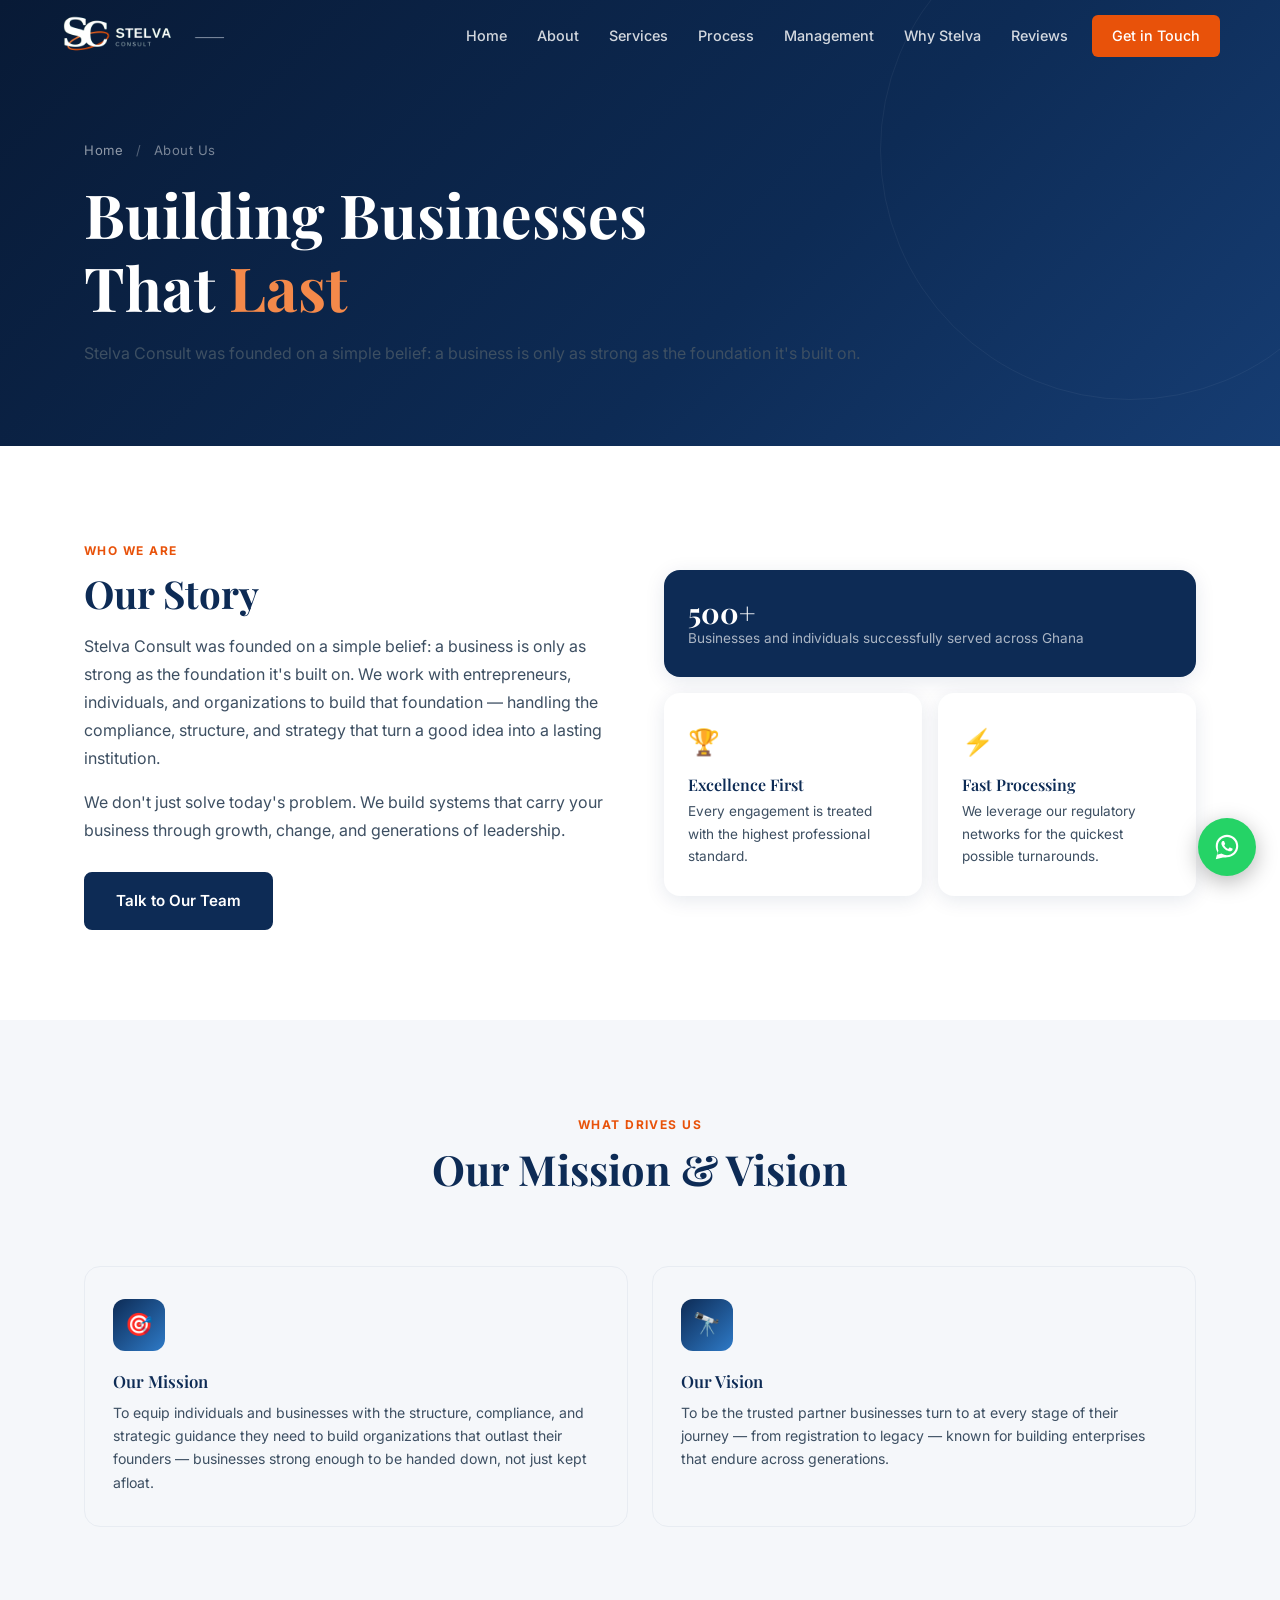
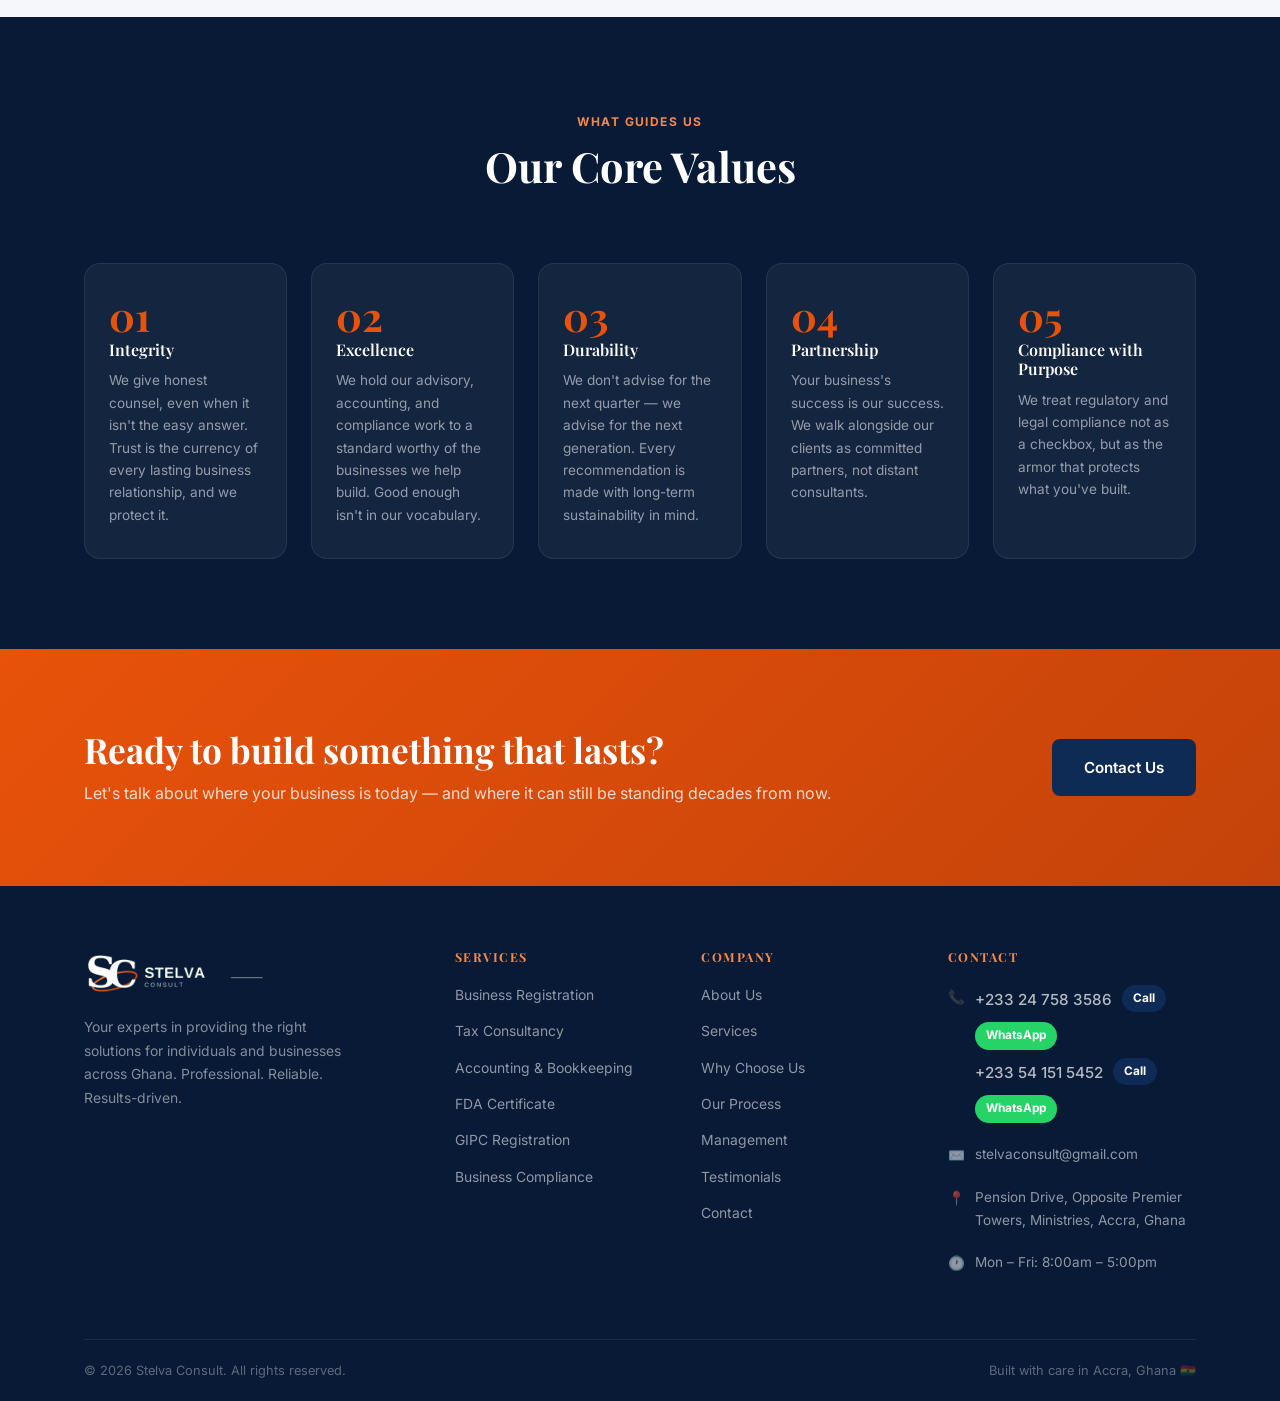
==== commit 91d88e9f: "Change 'Why Us' link text to 'Why Stelva'" ====
--- a/about.html
+++ b/about.html
@@ -34,7 +34,7 @@
         <a href="/services">Services</a>
         <a href="/process">Process</a>
         <a href="/management">Management</a>
-        <a href="/why-us">Why Us</a>
+        <a href="/why-us">Why Stelva</a>
         <a href="/testimonials">Reviews</a>
         <a href="/contact" class="nav-cta">Get in Touch</a>
       </div>
@@ -52,7 +52,7 @@
     <a href="/services">Services</a>
     <a href="/process">Process</a>
     <a href="/management">Management</a>
-    <a href="/why-us">Why Us</a>
+    <a href="/why-us">Why Stelva</a>
     <a href="/testimonials">Reviews</a>
     <a href="/contact" class="btn btn-primary">Get in Touch</a>
   </div>
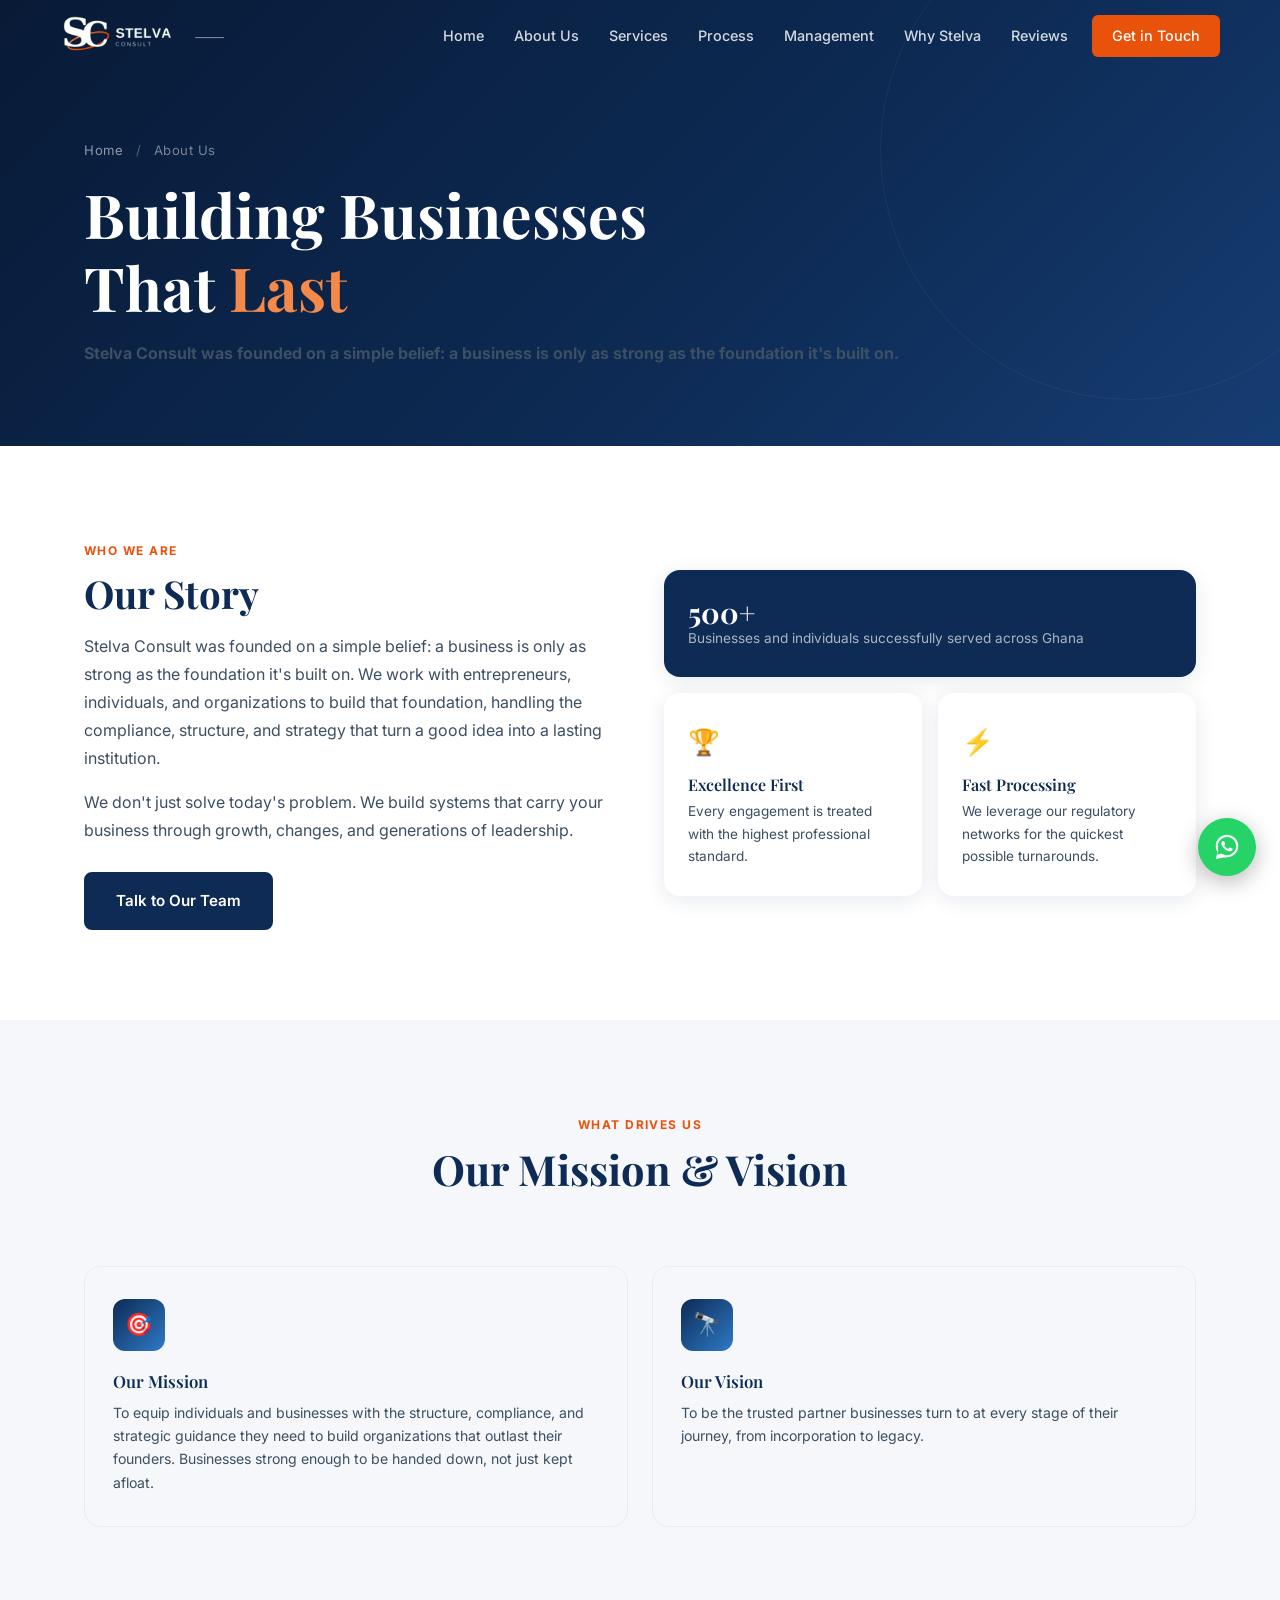
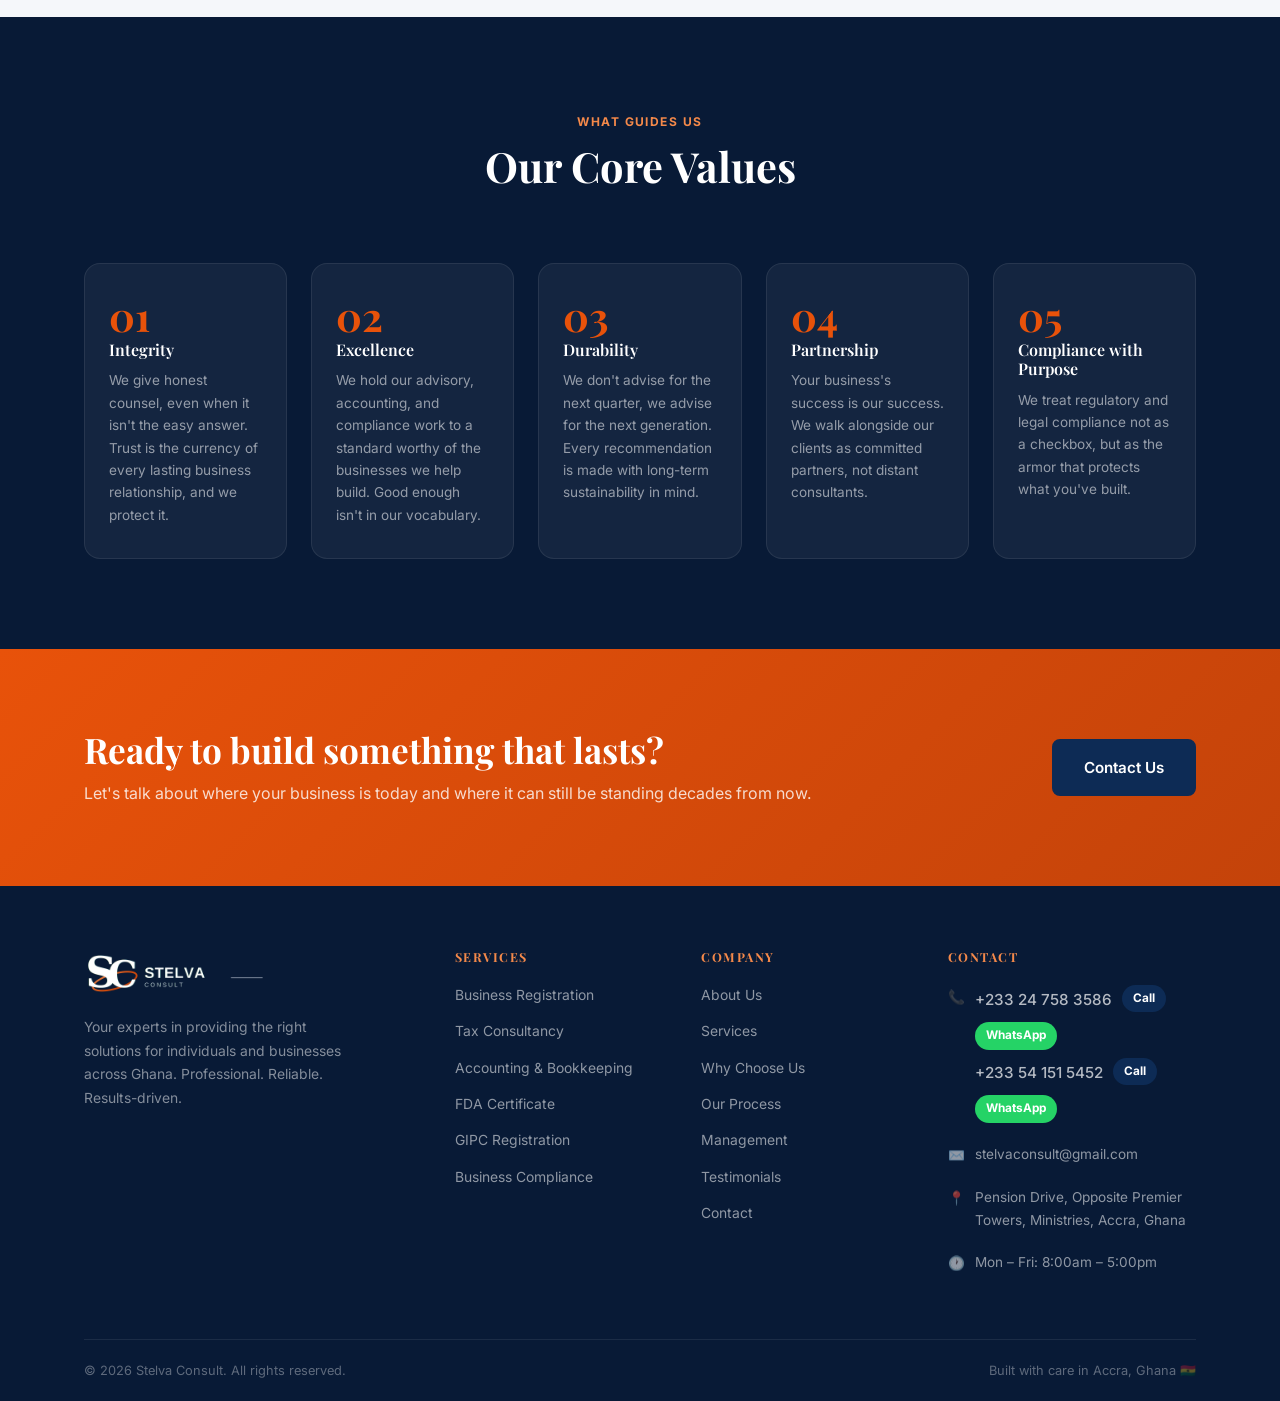
==== commit df971f8f: "Update 'About' to 'About Us' and improve text" ====
--- a/about.html
+++ b/about.html
@@ -30,7 +30,7 @@
 
       <div class="nav-links" role="navigation" aria-label="Main navigation">
         <a href="/">Home</a>
-        <a href="/about" class="active">About</a>
+        <a href="/about" class="active">About Us</a>
         <a href="/services">Services</a>
         <a href="/process">Process</a>
         <a href="/management">Management</a>
@@ -48,7 +48,7 @@
   <!-- Mobile menu -->
   <div class="mobile-menu" role="navigation" aria-label="Mobile navigation">
     <a href="/">Home</a>
-    <a href="/about">About</a>
+    <a href="/about">About Us</a>
     <a href="/services">Services</a>
     <a href="/process">Process</a>
     <a href="/management">Management</a>
@@ -66,7 +66,7 @@
         About Us
       </p>
       <h1>Building Businesses That <em>Last</em></h1>
-      <p>Stelva Consult was founded on a simple belief: a business is only as strong as the foundation it's built on.</p>
+      <p><B>Stelva Consult was founded on a simple belief: a business is only as strong as the foundation it's built on.</B></p>
     </div>
   </div>
 
@@ -77,8 +77,8 @@
         <div class="about-text fade-in">
           <span class="section-label">Who We Are</span>
           <h2>Our Story</h2>
-          <p>Stelva Consult was founded on a simple belief: a business is only as strong as the foundation it's built on. We work with entrepreneurs, individuals, and organizations to build that foundation — handling the compliance, structure, and strategy that turn a good idea into a lasting institution.</p>
-          <p>We don't just solve today's problem. We build systems that carry your business through growth, change, and generations of leadership.</p>
+          <p>Stelva Consult was founded on a simple belief: a business is only as strong as the foundation it's built on. We work with entrepreneurs, individuals, and organizations to build that foundation, handling the compliance, structure, and strategy that turn a good idea into a lasting institution.</p>
+          <p>We don't just solve today's problem. We build systems that carry your business through growth, changes, and generations of leadership.</p>
           <a href="/contact" class="btn btn-navy">Talk to Our Team</a>
         </div>
 
@@ -114,12 +114,12 @@
         <div class="service-card fade-in">
           <div class="service-icon">🎯</div>
           <h3>Our Mission</h3>
-          <p>To equip individuals and businesses with the structure, compliance, and strategic guidance they need to build organizations that outlast their founders — businesses strong enough to be handed down, not just kept afloat.</p>
+          <p>To equip individuals and businesses with the structure, compliance, and strategic guidance they need to build organizations that outlast their founders. Businesses strong enough to be handed down, not just kept afloat.</p>
         </div>
         <div class="service-card fade-in" style="transition-delay:0.1s">
           <div class="service-icon">🔭</div>
           <h3>Our Vision</h3>
-          <p>To be the trusted partner businesses turn to at every stage of their journey — from registration to legacy — known for building enterprises that endure across generations.</p>
+          <p>To be the trusted partner businesses turn to at every stage of their journey, from incorporation to legacy.<p>
         </div>
       </div>
     </div>
@@ -147,7 +147,7 @@
         <div class="why-card fade-in" style="transition-delay:0.16s">
           <div class="why-card-num">03</div>
           <h3>Durability</h3>
-          <p>We don't advise for the next quarter — we advise for the next generation. Every recommendation is made with long-term sustainability in mind.</p>
+          <p>We don't advise for the next quarter, we advise for the next generation. Every recommendation is made with long-term sustainability in mind.</p>
         </div>
         <div class="why-card fade-in" style="transition-delay:0.24s">
           <div class="why-card-num">04</div>
@@ -169,7 +169,7 @@
       <div class="cta-inner fade-in">
         <div class="cta-text">
           <h2>Ready to build something that lasts?</h2>
-          <p>Let's talk about where your business is today — and where it can still be standing decades from now.</p>
+          <p>Let's talk about where your business is today and where it can still be standing decades from now.</p>
         </div>
         <div class="cta-actions">
           <a href="/contact" class="btn btn-navy">Contact Us</a>
@@ -236,7 +236,7 @@
               </div>
             </div>
           </div>
-          <a class="footer-contact-item" href="mailto:stelvaconsult@gmail.com" aria-label="Email us">
+          <a class="footer-contact-item" href="mailto:info@stelvaconsult.com" aria-label="Email us">
             <span>✉️</span>
             <span>stelvaconsult@gmail.com</span>
           </a>
@@ -263,7 +263,7 @@
   <button id="scroll-top" aria-label="Scroll to top">↑</button>
 
   <!-- Floating WhatsApp -->
-  <a href="https://wa.me/233247583586?text=Hello%20Stelva%20Luthnael%20Consult%2C%20I%27d%20like%20to%20get%20in%20touch." class="whatsapp-float" target="_blank" rel="noopener noreferrer" aria-label="Chat with us on WhatsApp">
+  <a href="https://wa.me/233247583586?text=Hello%20Stelva%20Consult%20I%27d%20like%20to%20get%20in%20touch." class="whatsapp-float" target="_blank" rel="noopener noreferrer" aria-label="Chat with us on WhatsApp">
     <svg viewBox="0 0 32 32" fill="white" xmlns="http://www.w3.org/2000/svg"><path d="M16.001 3C9.373 3 4 8.373 4 15c0 2.386.703 4.612 1.917 6.481L4 29l7.72-1.877A11.94 11.94 0 0016.001 27C22.628 27 28 21.627 28 15S22.628 3 16.001 3zm0 21.75c-1.96 0-3.822-.518-5.434-1.489l-.39-.232-4.594 1.117 1.226-4.463-.254-.406A9.71 9.71 0 016.25 15c0-5.385 4.366-9.75 9.751-9.75S25.75 9.615 25.75 15 21.386 24.75 16.001 24.75zm5.361-7.297c-.294-.147-1.74-.858-2.01-.956-.27-.099-.467-.147-.663.147-.196.294-.76.956-.933 1.152-.172.196-.343.221-.637.074-.294-.147-1.243-.458-2.367-1.461-.875-.78-1.466-1.744-1.638-2.038-.172-.294-.018-.453.129-.6.132-.132.294-.343.441-.515.147-.172.196-.294.294-.49.098-.196.049-.368-.025-.515-.074-.147-.663-1.6-.909-2.192-.24-.577-.484-.499-.663-.508l-.564-.01c-.196 0-.515.074-.784.368-.27.294-1.03 1.006-1.03 2.453 0 1.447 1.055 2.846 1.201 3.043.147.196 2.077 3.172 5.032 4.448.703.303 1.251.484 1.679.62.706.225 1.348.193 1.856.117.566-.085 1.74-.712 1.985-1.4.245-.688.245-1.278.172-1.4-.074-.123-.27-.196-.564-.343z"/></svg>
   </a>
 
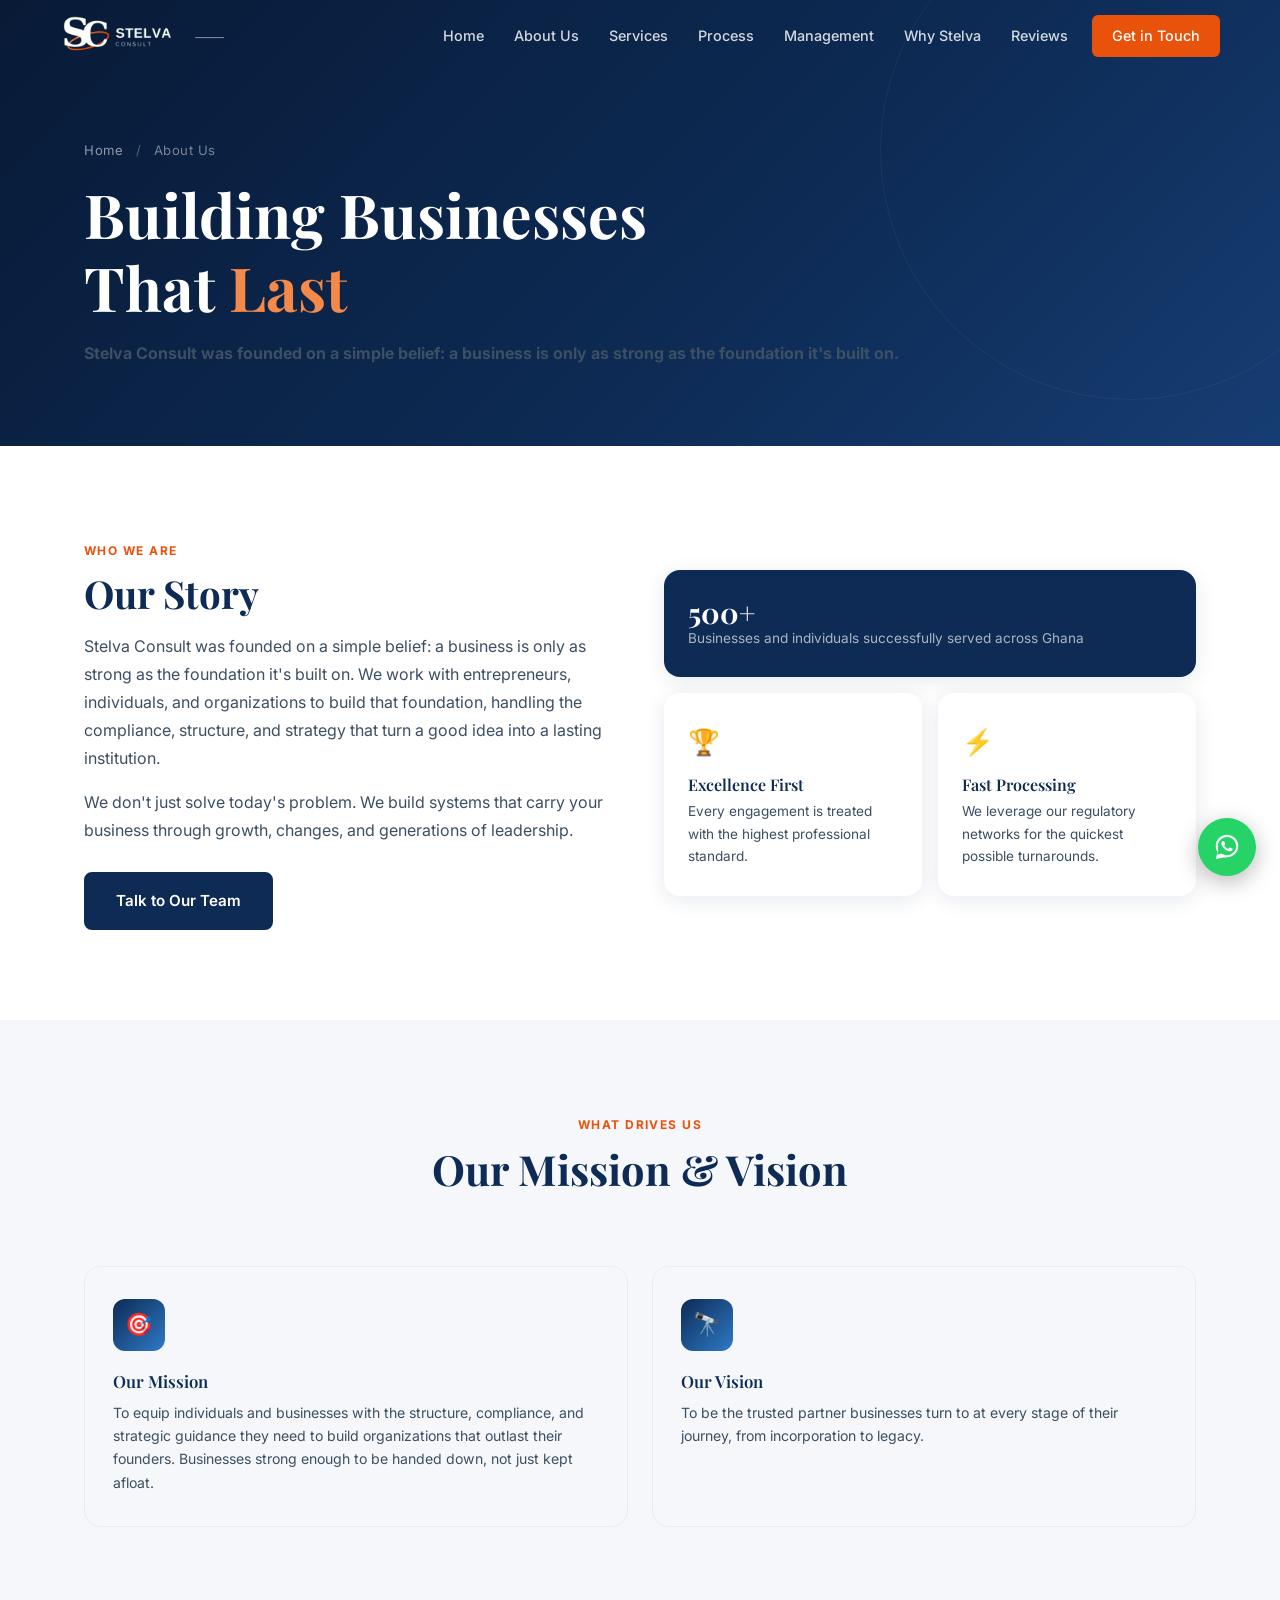
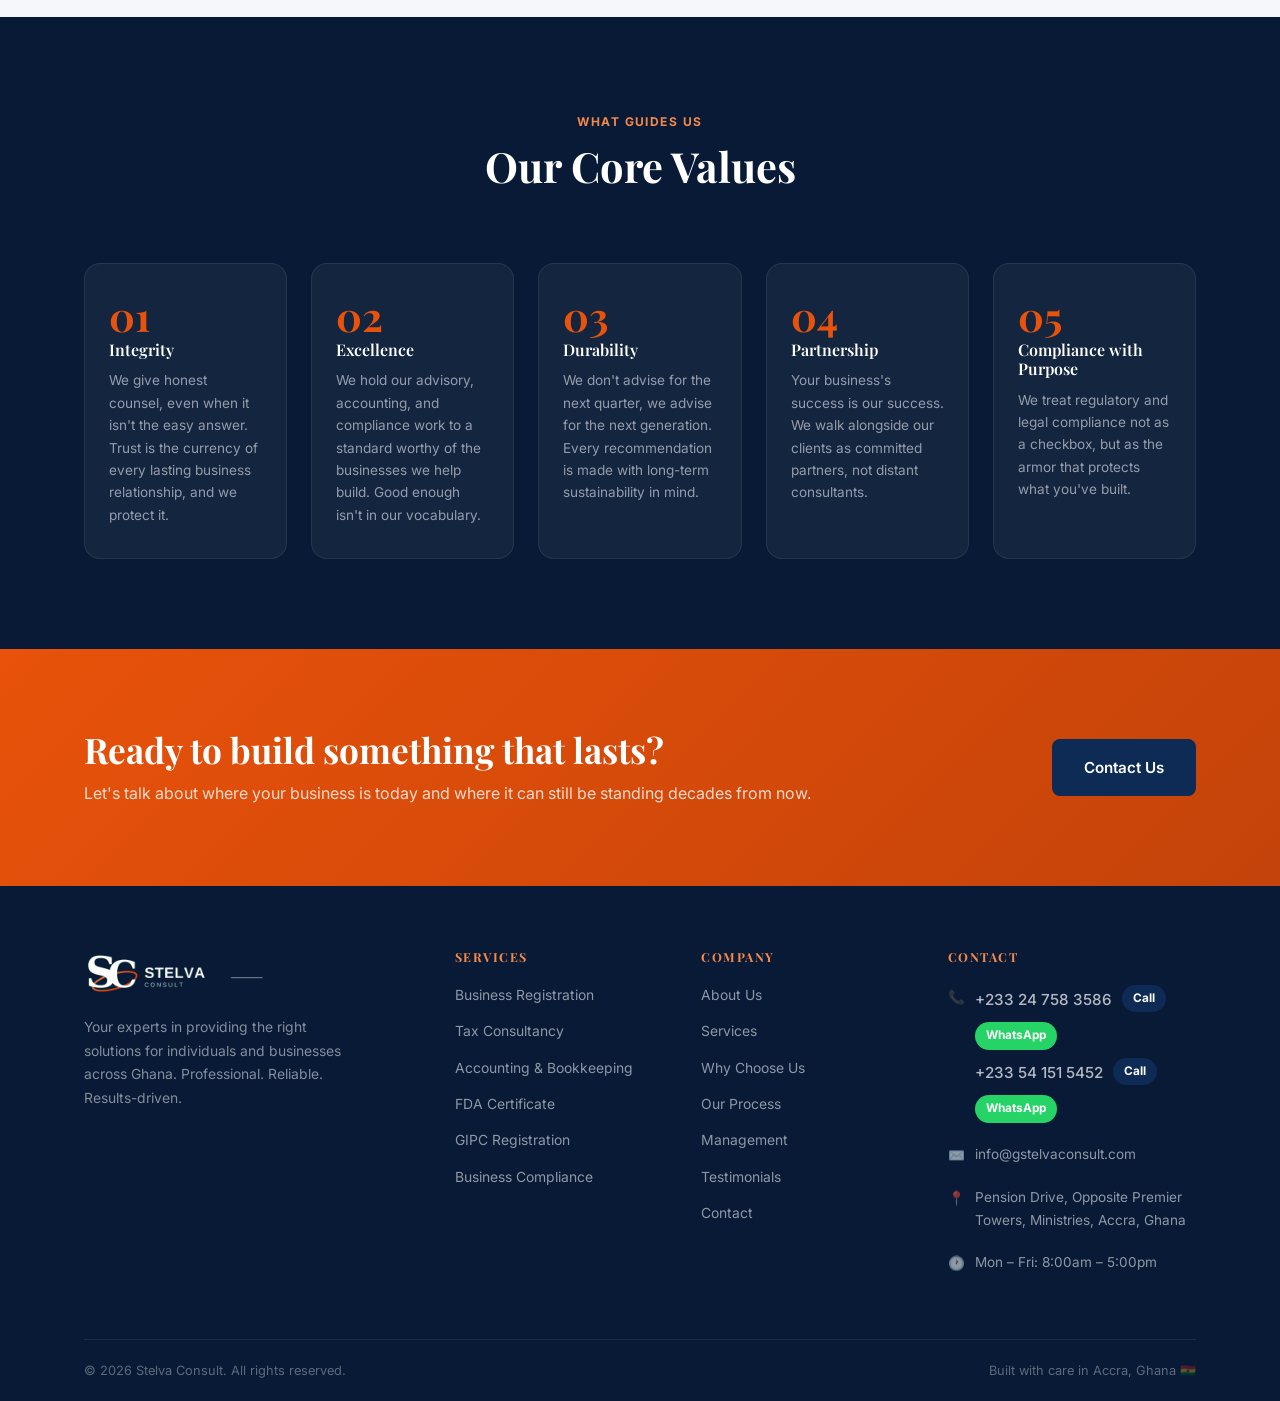
==== commit 8779d6f6: "Update contact email in about.html" ====
--- a/about.html
+++ b/about.html
@@ -238,7 +238,7 @@
           </div>
           <a class="footer-contact-item" href="mailto:info@stelvaconsult.com" aria-label="Email us">
             <span>✉️</span>
-            <span>stelvaconsult@gmail.com</span>
+            <span>info@gstelvaconsult.com</span>
           </a>
           <a class="footer-contact-item" href="https://maps.app.goo.gl/4oCT2Y3pXH24uhpu9?g_st=ac" target="_blank" rel="noopener noreferrer" aria-label="Open in Google Maps">
     <span>📍</span>
@@ -263,7 +263,7 @@
   <button id="scroll-top" aria-label="Scroll to top">↑</button>
 
   <!-- Floating WhatsApp -->
-  <a href="https://wa.me/233247583586?text=Hello%20Stelva%20Consult%20I%27d%20like%20to%20get%20in%20touch." class="whatsapp-float" target="_blank" rel="noopener noreferrer" aria-label="Chat with us on WhatsApp">
+  <a href="https://wa.me/233247583586?text=Hello%20Stelva%20Consult%2C%20I%27d%20like%20to%20get%20in%20touch." class="whatsapp-float" target="_blank" rel="noopener noreferrer" aria-label="Chat with us on WhatsApp">
     <svg viewBox="0 0 32 32" fill="white" xmlns="http://www.w3.org/2000/svg"><path d="M16.001 3C9.373 3 4 8.373 4 15c0 2.386.703 4.612 1.917 6.481L4 29l7.72-1.877A11.94 11.94 0 0016.001 27C22.628 27 28 21.627 28 15S22.628 3 16.001 3zm0 21.75c-1.96 0-3.822-.518-5.434-1.489l-.39-.232-4.594 1.117 1.226-4.463-.254-.406A9.71 9.71 0 016.25 15c0-5.385 4.366-9.75 9.751-9.75S25.75 9.615 25.75 15 21.386 24.75 16.001 24.75zm5.361-7.297c-.294-.147-1.74-.858-2.01-.956-.27-.099-.467-.147-.663.147-.196.294-.76.956-.933 1.152-.172.196-.343.221-.637.074-.294-.147-1.243-.458-2.367-1.461-.875-.78-1.466-1.744-1.638-2.038-.172-.294-.018-.453.129-.6.132-.132.294-.343.441-.515.147-.172.196-.294.294-.49.098-.196.049-.368-.025-.515-.074-.147-.663-1.6-.909-2.192-.24-.577-.484-.499-.663-.508l-.564-.01c-.196 0-.515.074-.784.368-.27.294-1.03 1.006-1.03 2.453 0 1.447 1.055 2.846 1.201 3.043.147.196 2.077 3.172 5.032 4.448.703.303 1.251.484 1.679.62.706.225 1.348.193 1.856.117.566-.085 1.74-.712 1.985-1.4.245-.688.245-1.278.172-1.4-.074-.123-.27-.196-.564-.343z"/></svg>
   </a>
 
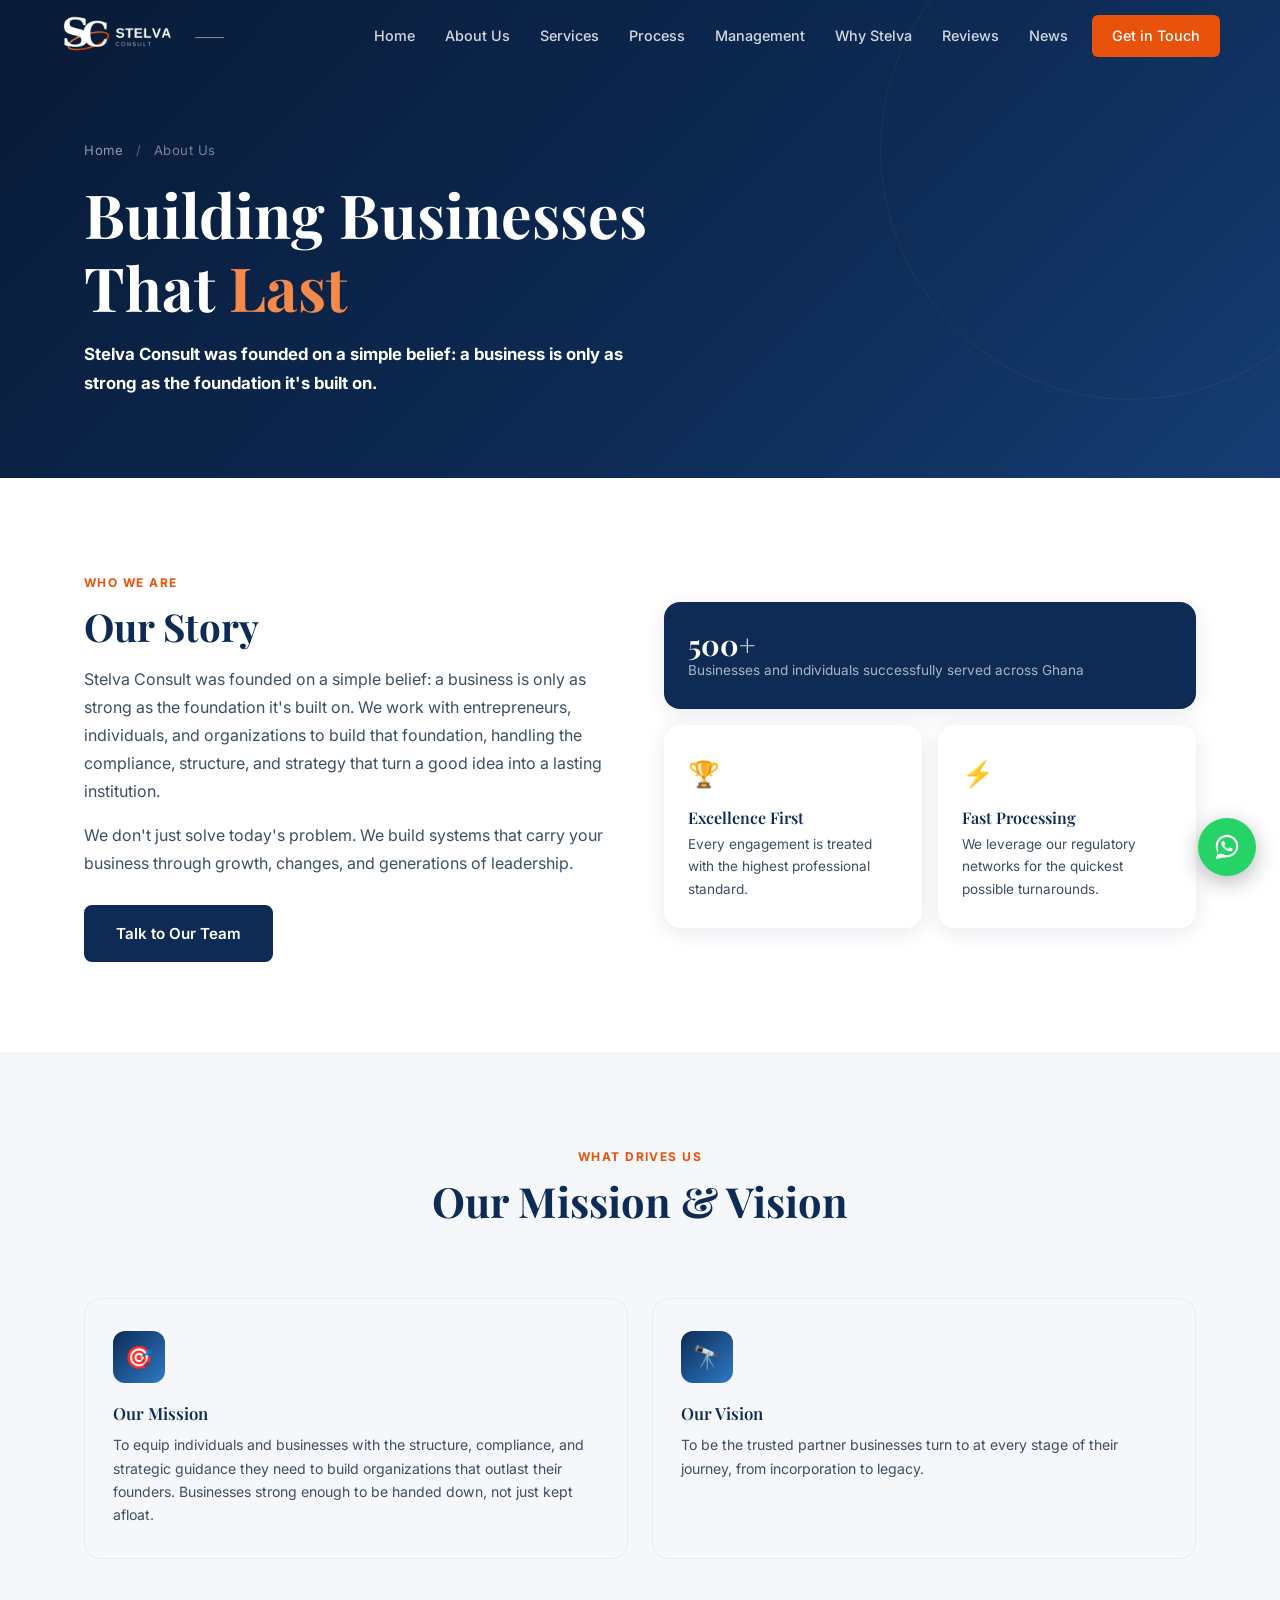
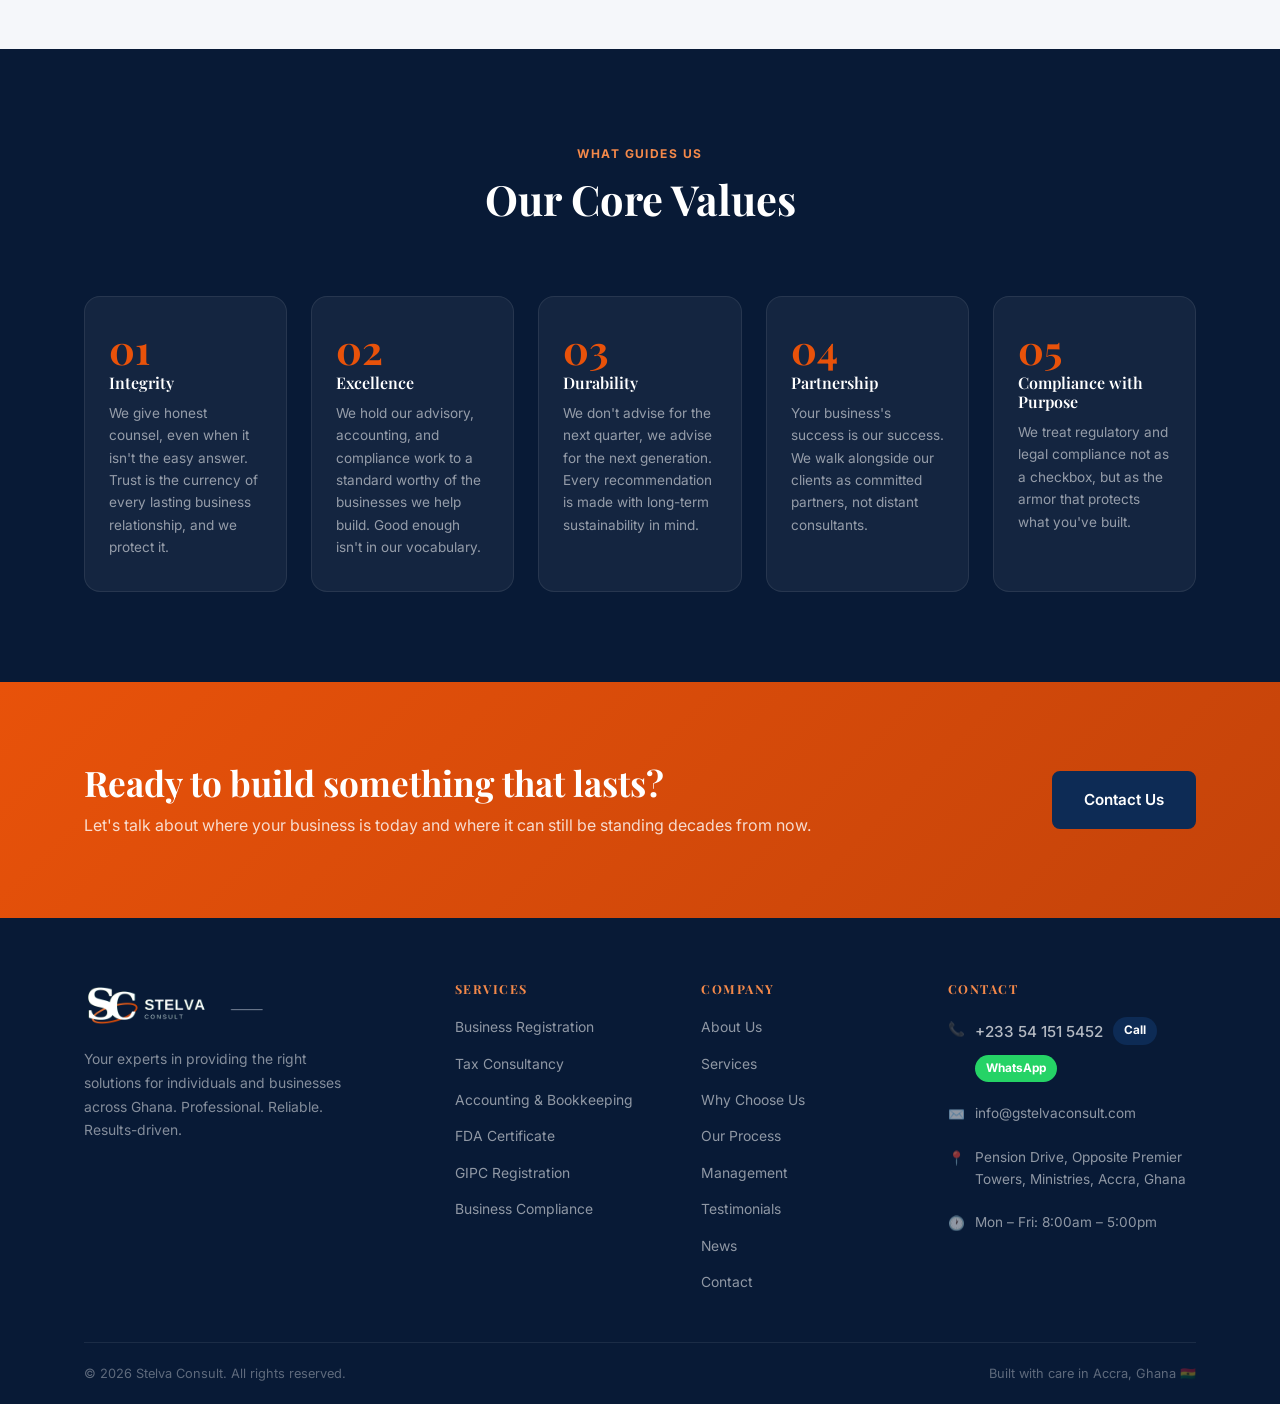
==== commit bd7208e6: "Add files via upload" ====
--- a/about.html
+++ b/about.html
@@ -36,6 +36,7 @@
         <a href="/management">Management</a>
         <a href="/why-us">Why Stelva</a>
         <a href="/testimonials">Reviews</a>
+        <a href="/news">News</a>
         <a href="/contact" class="nav-cta">Get in Touch</a>
       </div>
 
@@ -54,6 +55,7 @@
     <a href="/management">Management</a>
     <a href="/why-us">Why Stelva</a>
     <a href="/testimonials">Reviews</a>
+    <a href="/news">News</a>
     <a href="/contact" class="btn btn-primary">Get in Touch</a>
   </div>
 
@@ -214,6 +216,7 @@
             <li><a href="/process">Our Process</a></li>
             <li><a href="/management">Management</a></li>
             <li><a href="/testimonials">Testimonials</a></li>
+            <li><a href="/news">News</a></li>
             <li><a href="/contact">Contact</a></li>
           </ul>
         </div>
@@ -224,11 +227,6 @@
           <div class="footer-contact-item">
             <span>📞</span>
             <div class="contact-phone-block">
-              <div class="phone-line">
-                <span>+233 24 758 3586</span>
-                <a class="call-link" href="tel:+233247583586" aria-label="Call +233 24 758 3586">Call</a>
-                <a class="wa-link" href="https://wa.me/233247583586" target="_blank" rel="noopener noreferrer" aria-label="WhatsApp +233 24 758 3586">WhatsApp</a>
-              </div>
               <div class="phone-line">
                 <span>+233 54 151 5452</span>
                 <a class="call-link" href="tel:+233541515452" aria-label="Call +233 54 151 5452">Call</a>
@@ -263,7 +261,7 @@
   <button id="scroll-top" aria-label="Scroll to top">↑</button>
 
   <!-- Floating WhatsApp -->
-  <a href="https://wa.me/233247583586?text=Hello%20Stelva%20Consult%2C%20I%27d%20like%20to%20get%20in%20touch." class="whatsapp-float" target="_blank" rel="noopener noreferrer" aria-label="Chat with us on WhatsApp">
+  <a href="https://wa.me/233541515452?text=Hello%20Stelva%20Consult%2C%20I%27d%20like%20to%20get%20in%20touch." class="whatsapp-float" target="_blank" rel="noopener noreferrer" aria-label="Chat with us on WhatsApp">
     <svg viewBox="0 0 32 32" fill="white" xmlns="http://www.w3.org/2000/svg"><path d="M16.001 3C9.373 3 4 8.373 4 15c0 2.386.703 4.612 1.917 6.481L4 29l7.72-1.877A11.94 11.94 0 0016.001 27C22.628 27 28 21.627 28 15S22.628 3 16.001 3zm0 21.75c-1.96 0-3.822-.518-5.434-1.489l-.39-.232-4.594 1.117 1.226-4.463-.254-.406A9.71 9.71 0 016.25 15c0-5.385 4.366-9.75 9.751-9.75S25.75 9.615 25.75 15 21.386 24.75 16.001 24.75zm5.361-7.297c-.294-.147-1.74-.858-2.01-.956-.27-.099-.467-.147-.663.147-.196.294-.76.956-.933 1.152-.172.196-.343.221-.637.074-.294-.147-1.243-.458-2.367-1.461-.875-.78-1.466-1.744-1.638-2.038-.172-.294-.018-.453.129-.6.132-.132.294-.343.441-.515.147-.172.196-.294.294-.49.098-.196.049-.368-.025-.515-.074-.147-.663-1.6-.909-2.192-.24-.577-.484-.499-.663-.508l-.564-.01c-.196 0-.515.074-.784.368-.27.294-1.03 1.006-1.03 2.453 0 1.447 1.055 2.846 1.201 3.043.147.196 2.077 3.172 5.032 4.448.703.303 1.251.484 1.679.62.706.225 1.348.193 1.856.117.566-.085 1.74-.712 1.985-1.4.245-.688.245-1.278.172-1.4-.074-.123-.27-.196-.564-.343z"/></svg>
   </a>
 
--- a/css/style.css
+++ b/css/style.css
@@ -1,5 +1,5 @@
 /* =============================================
-   STELVA LUTHNAEL CONSULT — Main Stylesheet
+   STELVA CONSULT — Main Stylesheet
    ============================================= */
 
 /* --- Variables & Reset --- */
@@ -175,6 +175,50 @@
   border-radius: 6px;
 }
 footer .brand-logo { height: 52px; }
+
+/* Home page: top location bar + larger logo */
+.top-location-bar {
+  position: fixed;
+  top: 0; left: 0; right: 0;
+  z-index: 1001;
+  background: var(--navy-dark);
+  border-bottom: 1px solid rgba(255,255,255,0.08);
+  padding: 8px 24px;
+}
+.top-location-inner {
+  max-width: 1160px;
+  margin: 0 auto;
+  display: flex;
+  align-items: center;
+  justify-content: space-between;
+  gap: 16px;
+  font-size: 0.78rem;
+}
+.top-location-link {
+  display: flex;
+  align-items: center;
+  gap: 8px;
+  color: rgba(255,255,255,0.85);
+  text-decoration: none;
+  transition: var(--transition);
+}
+.top-location-link:hover { color: var(--accent-soft); }
+.top-location-hours {
+  color: rgba(255,255,255,0.55);
+  white-space: nowrap;
+}
+body.home #navbar { top: 34px; }
+body.home .mobile-menu { top: 106px; }
+body.home #hero { padding-top: 106px; }
+body.home .brand-logo { height: 60px; }
+
+@media (max-width: 640px) {
+  .top-location-bar { padding: 6px 16px; }
+  .top-location-hours { display: none; }
+  body.home #navbar { top: 30px; }
+  body.home .mobile-menu { top: 102px; }
+  body.home #hero { padding-top: 100px; }
+}
 .logo-mark {
   width: 44px;
   height: 44px;
@@ -347,7 +391,7 @@
 
 .hero-content p {
   font-size: 1.1rem;
-  color: rgba(255,255,255,0.7);
+  color: var(--white);
   max-width: 480px;
   margin-bottom: 36px;
   line-height: 1.7;
@@ -378,6 +422,7 @@
 .hero-visual {
   position: relative;
   display: flex;
+  flex-direction: column;
   align-items: center;
   justify-content: center;
 }
@@ -461,6 +506,218 @@
 @keyframes float {
   0%, 100% { transform: translateY(0); }
   50%       { transform: translateY(-10px); }
+}
+
+/* =============================================
+   FLOATING SERVICE CATEGORIES (sits between hero & about)
+   ============================================= */
+.floating-categories-wrap {
+  position: relative;
+  z-index: 5;
+  margin-top: -48px;
+  margin-bottom: -48px;
+  pointer-events: none;
+}
+.floating-categories-wrap .container { pointer-events: none; }
+
+.floating-categories {
+  display: flex;
+  flex-wrap: wrap;
+  justify-content: center;
+  gap: 18px;
+  pointer-events: auto;
+}
+
+.floating-cat-card {
+  display: flex;
+  align-items: center;
+  gap: 12px;
+  background: var(--white);
+  border-radius: 100px;
+  padding: 14px 24px 14px 14px;
+  box-shadow: var(--shadow-lg);
+  font-size: 0.88rem;
+  font-weight: 700;
+  color: var(--navy);
+  text-decoration: none;
+  animation: float 4s ease-in-out infinite;
+  transition: var(--transition);
+  border: 1px solid rgba(13,43,85,0.06);
+}
+
+.floating-categories .floating-cat-card:nth-child(1) { animation-delay: 0s; }
+.floating-categories .floating-cat-card:nth-child(2) { animation-delay: 0.5s; }
+.floating-categories .floating-cat-card:nth-child(3) { animation-delay: 1s; }
+.floating-categories .floating-cat-card:nth-child(4) { animation-delay: 1.5s; }
+.floating-categories .floating-cat-card:nth-child(5) { animation-delay: 2s; }
+
+.floating-cat-card:hover {
+  color: var(--accent);
+  transform: translateY(-6px);
+  box-shadow: 0 16px 34px rgba(13,43,85,0.22);
+  border-color: rgba(232,82,10,0.25);
+}
+
+.floating-cat-icon {
+  width: 38px; height: 38px;
+  border-radius: 50%;
+  display: flex;
+  align-items: center;
+  justify-content: center;
+  font-size: 1.1rem;
+  flex-shrink: 0;
+}
+
+@media (max-width: 900px) {
+  .floating-categories-wrap { margin-top: -30px; margin-bottom: -30px; }
+  .floating-categories { gap: 12px; }
+  .floating-cat-card { padding: 12px 18px 12px 12px; font-size: 0.82rem; }
+  .floating-cat-icon { width: 34px; height: 34px; font-size: 1rem; }
+}
+
+@media (max-width: 560px) {
+  .floating-categories-wrap { margin-top: -20px; margin-bottom: -10px; }
+  .floating-categories { flex-direction: column; align-items: stretch; gap: 10px; }
+  .floating-cat-card { justify-content: flex-start; animation: none; }
+  .floating-cat-card:hover { transform: none; }
+}
+
+/* =============================================
+   NEWS SLIDESHOW (Hero — replaces Core Services card)
+   ============================================= */
+.news-slideshow {
+  position: relative;
+  width: 100%;
+  max-width: 460px;
+  background: linear-gradient(160deg, #C4430A 0%, var(--accent) 55%, var(--accent-soft) 100%);
+  border: 1px solid rgba(255,255,255,0.15);
+  border-radius: var(--radius-lg);
+  overflow: hidden;
+  box-shadow: var(--shadow-lg);
+}
+
+.slideshow-slide {
+  display: none;
+  animation: newsFade 0.5s ease;
+}
+.slideshow-slide.active { display: block; }
+
+@keyframes newsFade {
+  from { opacity: 0; }
+  to   { opacity: 1; }
+}
+
+.slide-image {
+  width: 100%;
+  height: 300px;
+  background: var(--white);
+  display: flex;
+  align-items: center;
+  justify-content: center;
+  padding: 18px;
+}
+.slide-image img {
+  max-width: 100%;
+  max-height: 100%;
+  width: auto;
+  object-fit: contain;
+}
+
+.slide-caption {
+  padding: 22px 24px 26px;
+}
+.slide-tag {
+  display: inline-block;
+  font-size: 0.7rem;
+  font-weight: 700;
+  letter-spacing: 0.1em;
+  text-transform: uppercase;
+  color: var(--blue-light);
+  margin-bottom: 10px;
+}
+.slide-caption h3 {
+  color: var(--white);
+  font-size: 1rem;
+  line-height: 1.35;
+  margin-bottom: 10px;
+}
+.slide-caption p {
+  color: rgba(255,255,255,0.65);
+  font-size: 0.82rem;
+  line-height: 1.6;
+}
+
+.slide-arrow {
+  position: absolute;
+  top: 150px;
+  transform: translateY(-50%);
+  width: 34px; height: 34px;
+  background: rgba(8,26,54,0.55);
+  color: var(--white);
+  border-radius: 50%;
+  display: flex;
+  align-items: center;
+  justify-content: center;
+  font-size: 1rem;
+  cursor: pointer;
+  transition: var(--transition);
+  user-select: none;
+}
+.slide-arrow:hover { background: var(--accent); }
+.slide-arrow.prev { left: 12px; }
+.slide-arrow.next { right: 12px; }
+
+.slide-dots {
+  display: flex;
+  justify-content: center;
+  gap: 8px;
+  margin-top: 18px;
+}
+.slide-dots .dot {
+  width: 9px; height: 9px;
+  border-radius: 50%;
+  background: rgba(255,255,255,0.28);
+  cursor: pointer;
+  transition: var(--transition);
+}
+.slide-dots .dot.active {
+  background: var(--accent);
+  width: 22px;
+  border-radius: 5px;
+}
+
+/* News location badge — sits below the slideshow, white + orange */
+.news-location {
+  display: flex;
+  align-items: center;
+  gap: 12px;
+  width: 100%;
+  max-width: 460px;
+  margin-top: 2rem;
+  background: var(--white);
+  border-radius: var(--radius);
+  padding: 14px 18px;
+  box-shadow: var(--shadow-lg);
+  font-size: 0.82rem;
+  font-weight: 600;
+  color: var(--accent);
+  cursor: pointer;
+  transition: var(--transition);
+}
+.news-location:hover {
+  transform: translateY(-2px);
+  box-shadow: 0 10px 30px rgba(232,82,10,0.25);
+  color: #C4430A;
+}
+.news-location-dot {
+  width: 32px; height: 32px;
+  border-radius: 50%;
+  background: #FFF0E8;
+  display: flex;
+  align-items: center;
+  justify-content: center;
+  font-size: 1rem;
+  flex-shrink: 0;
 }
 
 /* =============================================
@@ -578,6 +835,54 @@
 }
 .service-card h3 { margin-bottom: 10px; font-size: 1.05rem; }
 .service-card p  { font-size: 0.88rem; line-height: 1.65; }
+
+/* --- Licenses & Permits list (Category 03) --- */
+.license-panel {
+  background: var(--white);
+  border: 1px solid var(--gray-light);
+  border-radius: var(--radius-lg);
+  box-shadow: var(--shadow);
+  padding: 8px 40px;
+}
+
+.license-list {
+  list-style: none;
+  display: grid;
+  grid-template-columns: repeat(2, 1fr);
+}
+
+.license-list li {
+  position: relative;
+  padding: 20px 16px 20px 30px;
+  border-bottom: 1px solid var(--gray-light);
+  font-weight: 600;
+  font-size: 1.02rem;
+  color: var(--navy);
+}
+
+/* Orange arrow-dot marker, no icons */
+.license-list li::before {
+  content: "\27A4"; /* ➤ */
+  position: absolute;
+  left: 0;
+  top: 22px;
+  color: var(--accent);
+  font-size: 0.9rem;
+  line-height: 1;
+}
+
+.license-list li:nth-child(2n) { padding-left: 34px; border-left: 1px solid var(--gray-light); }
+.license-list li:nth-child(2n)::before { left: 14px; }
+
+.license-list li:nth-last-child(-n+2) { border-bottom: none; }
+
+@media (max-width: 640px) {
+  .license-panel { padding: 8px 20px; }
+  .license-list { grid-template-columns: 1fr; }
+  .license-list li:nth-child(2n) { border-left: none; padding-left: 30px; }
+  .license-list li:nth-child(2n)::before { left: 0; }
+  .license-list li:last-child { border-bottom: none; }
+}
 
 /* =============================================
    WHY US
@@ -1057,7 +1362,13 @@
   .about-visual,
   .contact-grid { grid-template-columns: 1fr; }
 
-  .hero-visual { display: none; }
+  .hero-visual {
+    display: flex;
+    margin-top: 44px;
+  }
+  .news-slideshow,
+  .news-location { max-width: 100%; }
+  .hero-floating.top { top: -14px; right: 4px; }
   .hero-stats { gap: 20px; }
   .hero-grid { padding: 60px 0 72px; }
 
--- a/css/process.css
+++ b/css/process.css
@@ -42,8 +42,8 @@
   font-style: normal;
   color: var(--accent-soft);
 }
-.page-hero > p {
-  color: rgba(255,255,255,0.65);
+.page-hero p:not(.page-hero-bc) {
+  color: var(--white);
   font-size: 1.05rem;
   max-width: 560px;
   line-height: 1.75;
@@ -412,4 +412,4 @@
 
 @media (max-width: 400px) {
   .team-grid { grid-template-columns: 1fr; }
-}+}
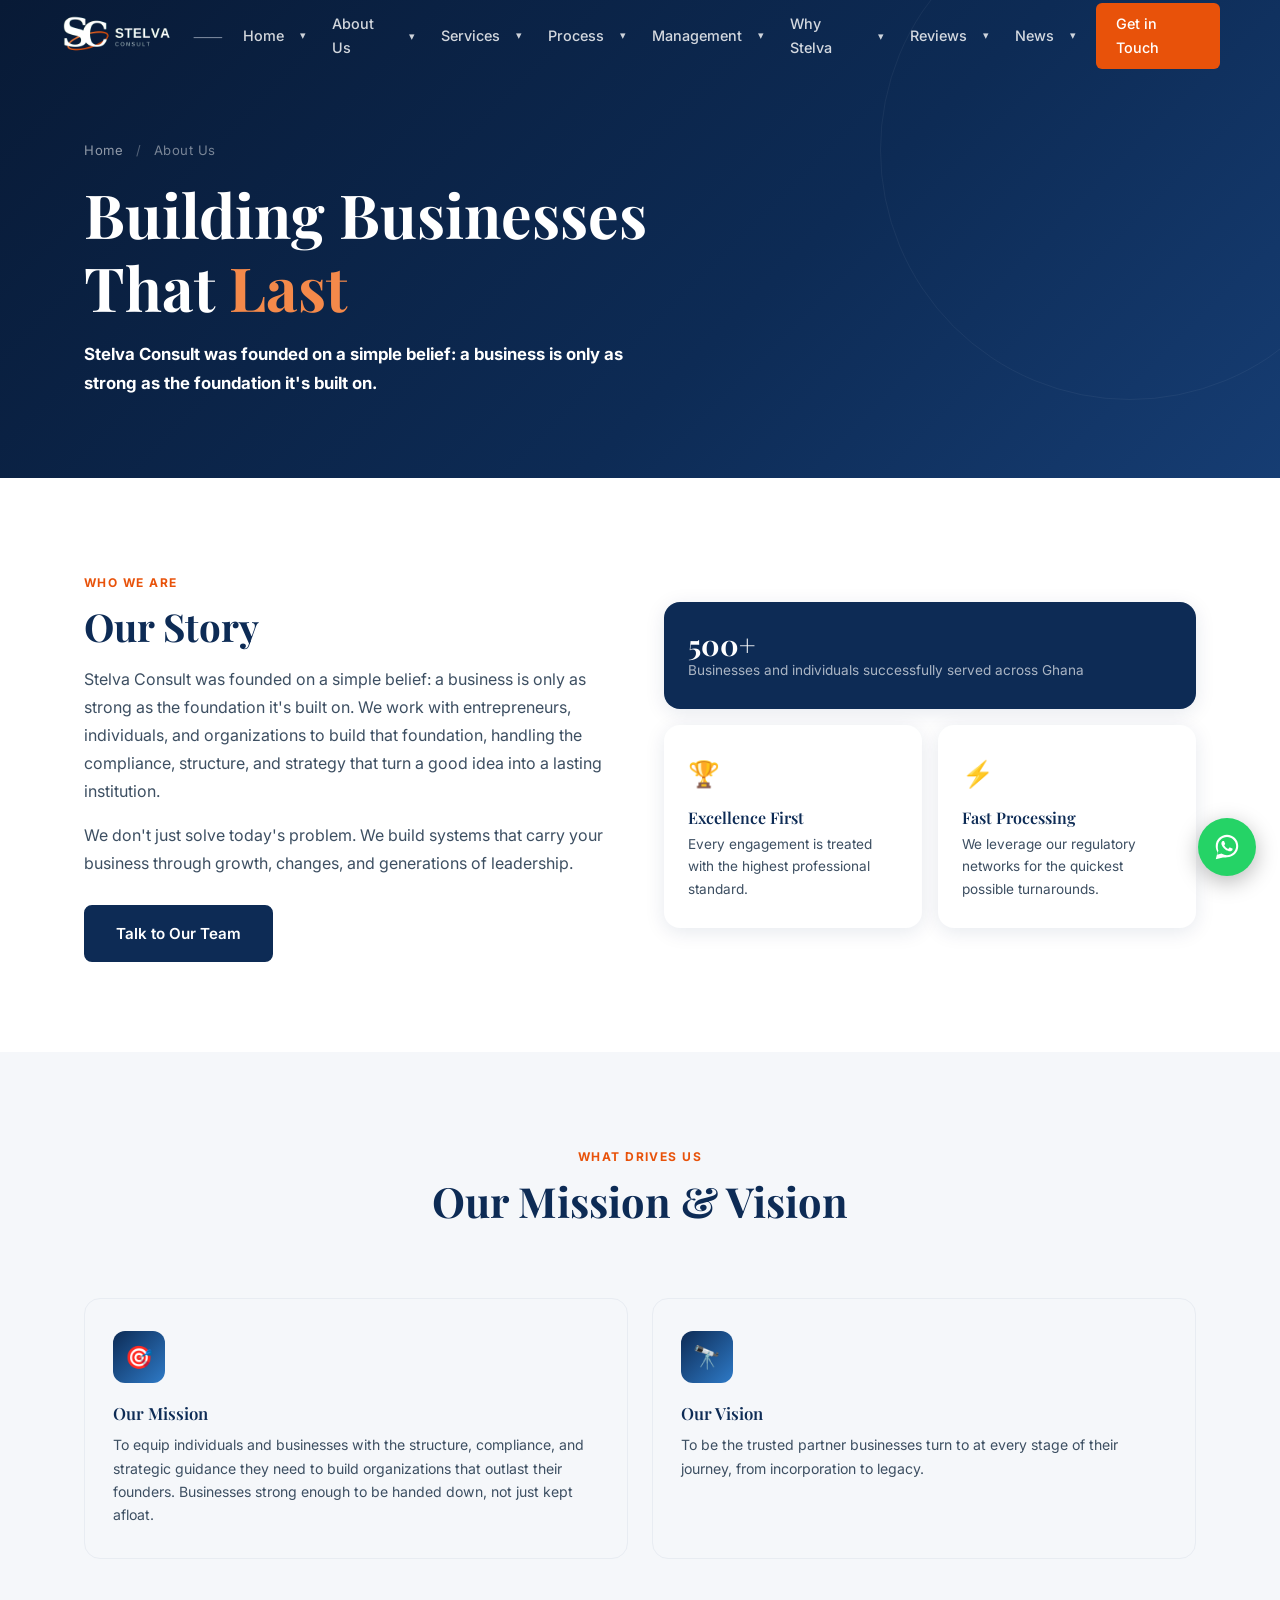
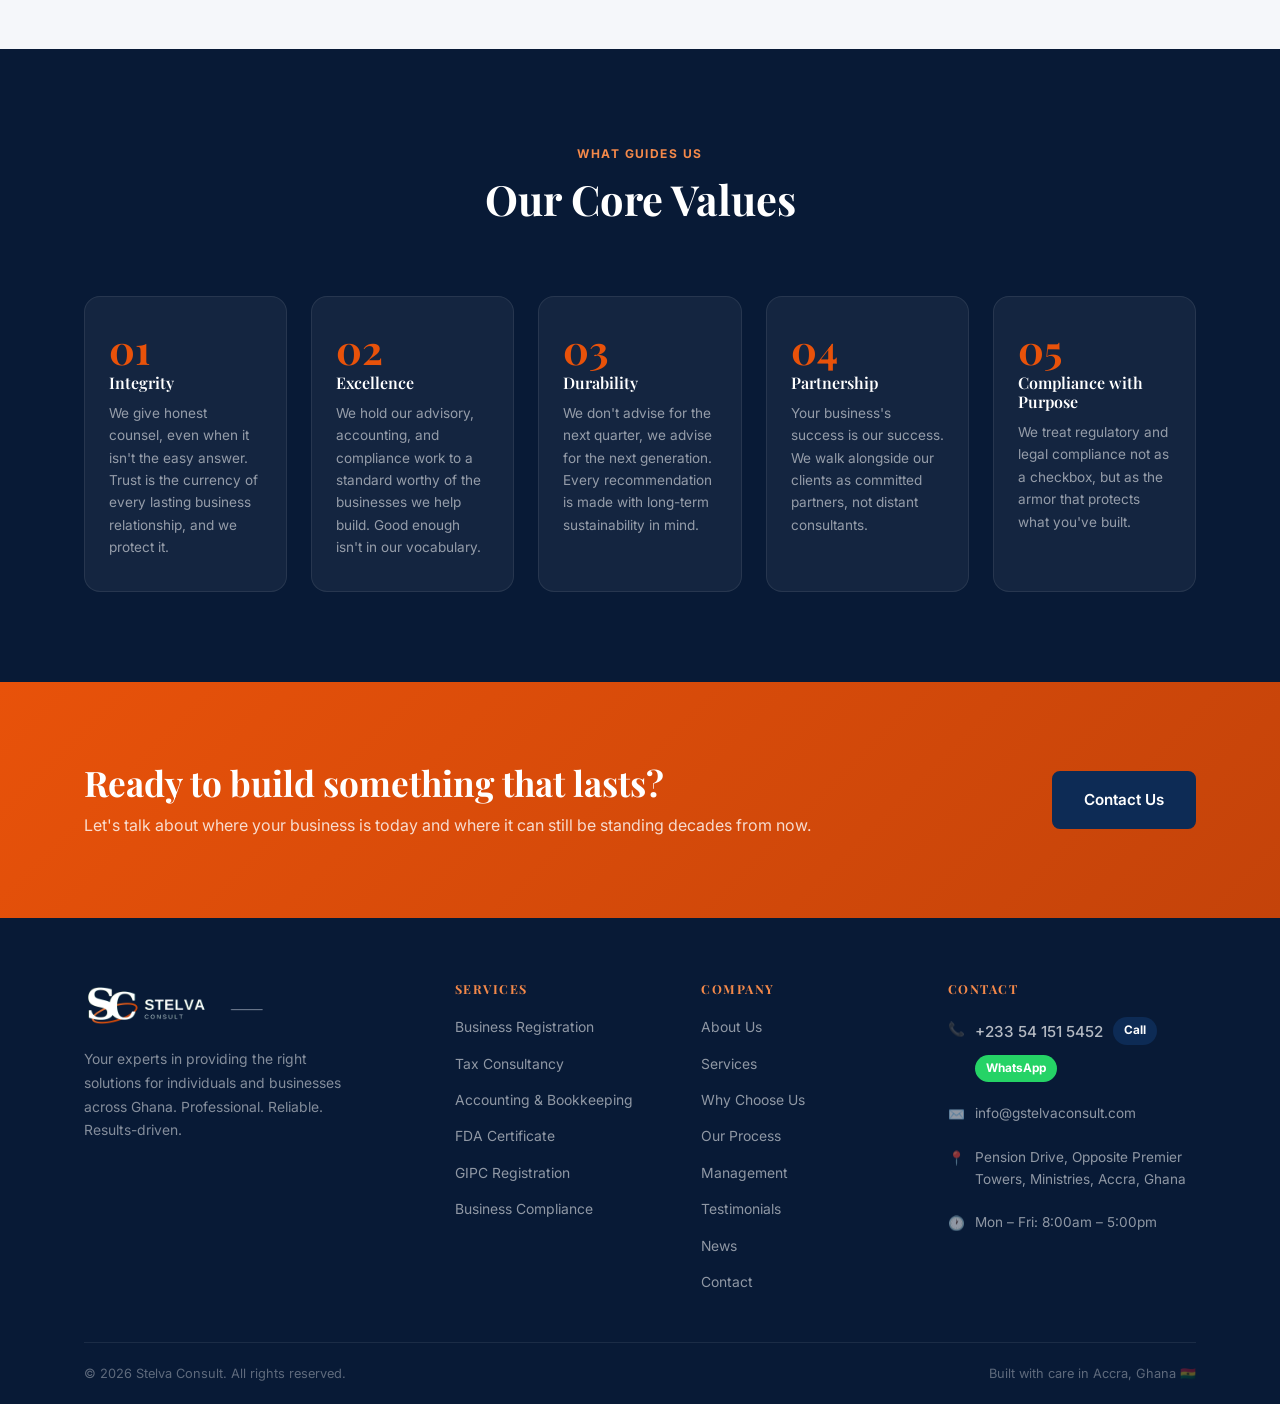
==== commit 391e441a: "Add files via upload" ====
--- a/about.html
+++ b/about.html
@@ -29,17 +29,94 @@
       </a>
 
       <div class="nav-links" role="navigation" aria-label="Main navigation">
-        <a href="/">Home</a>
-        <a href="/about" class="active">About Us</a>
-        <a href="/services">Services</a>
-        <a href="/process">Process</a>
-        <a href="/management">Management</a>
-        <a href="/why-us">Why Stelva</a>
-        <a href="/testimonials">Reviews</a>
-        <a href="/news">News</a>
+        <div class="nav-item">
+          <a href="/">Home</a>
+          <button class="dropdown-toggle" aria-label="Toggle Home submenu" aria-expanded="false">&#9662;</button>
+          <div class="nav-dropdown">
+            <a href="/#hero">Overview</a>
+            <a href="/news">Latest News</a>
+            <a href="/contact">Contact Us</a>
+          </div>
+        </div>
+
+        <div class="nav-item">
+          <a href="/about" class="active">About Us</a>
+          <button class="dropdown-toggle" aria-label="Toggle About Us submenu" aria-expanded="false">&#9662;</button>
+          <div class="nav-dropdown">
+            <a href="/about#our-story">Our Story</a>
+            <a href="/about#mission-vision">Mission &amp; Vision</a>
+            <a href="/about#core-values">Core Values</a>
+          </div>
+        </div>
+
+        <div class="nav-item">
+          <a href="/services">Services</a>
+          <button class="dropdown-toggle" aria-label="Toggle Services submenu" aria-expanded="false">&#9662;</button>
+          <div class="nav-dropdown">
+            <a href="/services#business-advisory">Business Advisory</a>
+            <a href="/services#compliance">Business Regulatory &amp; Compliance</a>
+            <a href="/services#licenses">Licenses &amp; Permits</a>
+            <a href="/services#financial">Financial Services</a>
+            <a href="/services#legal">Legal Services</a>
+          </div>
+        </div>
+
+        <div class="nav-item">
+          <a href="/process">Process</a>
+          <button class="dropdown-toggle" aria-label="Toggle Process submenu" aria-expanded="false">&#9662;</button>
+          <div class="nav-dropdown">
+            <a href="/process#step-consultation">Initial Consultation</a>
+            <a href="/process#step-proposal">Tailored Proposal</a>
+            <a href="/process#step-execution">Execution &amp; Delivery</a>
+            <a href="/process#step-delivery">Ongoing Support</a>
+            <a href="/process#faq">FAQs</a>
+          </div>
+        </div>
+
+        <div class="nav-item">
+          <a href="/management">Management</a>
+          <button class="dropdown-toggle" aria-label="Toggle Management submenu" aria-expanded="false">&#9662;</button>
+          <div class="nav-dropdown">
+            <a href="/management#preko">Stephen Yaw Preko</a>
+            <a href="/management#lamptey">David Lamptey</a>
+            <a href="/management#sawyerr">Stephen Harry Sawyerr</a>
+          </div>
+        </div>
+
+        <div class="nav-item">
+          <a href="/why-us">Why Stelva</a>
+          <button class="dropdown-toggle" aria-label="Toggle Why Stelva submenu" aria-expanded="false">&#9662;</button>
+          <div class="nav-dropdown">
+            <a href="/why-us#experts-trust">Experts You Can Trust</a>
+            <a href="/why-us#end-to-end">End-to-End Support</a>
+            <a href="/why-us#built-long-run">Built for the Long Run</a>
+            <a href="/why-us#personalized-service">Personalized Service</a>
+          </div>
+        </div>
+
+        <div class="nav-item">
+          <a href="/testimonials">Reviews</a>
+          <button class="dropdown-toggle" aria-label="Toggle Reviews submenu" aria-expanded="false">&#9662;</button>
+          <div class="nav-dropdown">
+            <a href="/testimonials#review-hope">Hope Doagbodzi</a>
+            <a href="/testimonials#review-dugbatey">Dugbatey Teye Hoese</a>
+            <a href="/testimonials#review-foster">Foster Kwashie Kplomdo</a>
+          </div>
+        </div>
+
+        <div class="nav-item">
+          <a href="/news">News</a>
+          <button class="dropdown-toggle" aria-label="Toggle News submenu" aria-expanded="false">&#9662;</button>
+          <div class="nav-dropdown">
+            <a href="/news#news-featured">Latest Updates</a>
+            <a href="/news#all-updates">All Updates</a>
+          </div>
+        </div>
+
         <a href="/contact" class="nav-cta">Get in Touch</a>
       </div>
 
+      
       <button class="hamburger" aria-label="Toggle menu" aria-expanded="false">
         <span></span><span></span><span></span>
       </button>
@@ -73,7 +150,7 @@
   </div>
 
   <!-- ===================== OUR STORY ===================== -->
-  <section class="pad bg-white">
+  <section class="pad bg-white" id="our-story">
     <div class="container">
       <div class="grid-2">
         <div class="about-text fade-in">
@@ -105,7 +182,7 @@
   </section>
 
   <!-- ===================== MISSION & VISION ===================== -->
-  <section class="pad bg-off">
+  <section class="pad bg-off" id="mission-vision">
     <div class="container">
       <div class="proc-header fade-in">
         <span class="section-label">What Drives Us</span>
@@ -128,7 +205,7 @@
   </section>
 
   <!-- ===================== CORE VALUES ===================== -->
-  <section class="pad bg-navy">
+  <section class="pad bg-navy" id="core-values">
     <div class="container">
       <div class="proc-header fade-in">
         <span class="section-label" style="color:var(--accent-soft)">What Guides Us</span>
--- a/css/style.css
+++ b/css/style.css
@@ -176,48 +176,217 @@
 }
 footer .brand-logo { height: 52px; }
 
-/* Home page: top location bar + larger logo */
-.top-location-bar {
-  position: fixed;
-  top: 0; left: 0; right: 0;
-  z-index: 1001;
+/* =============================================
+   HOME PAGE — Institutional-style header
+   ============================================= */
+:root {
+  --gov-green: #E8520A;
+  --gov-green-dark: #B8410A;
+}
+
+body.home #navbar { position: relative; top: auto; padding: 0; }
+body.home #hero { padding-top: 48px; }
+
+.gov-topbar {
+  background: var(--navy);
+  border-bottom: 3px solid var(--gov-green);
+  padding: 22px 24px;
+}
+.gov-topbar-inner {
+  max-width: 1200px;
+  margin: 0 auto;
+  display: flex;
+  align-items: center;
+  justify-content: space-between;
+  gap: 28px;
+  flex-wrap: wrap;
+}
+
+.gov-logo { display: flex; align-items: center; flex-shrink: 0; }
+.gov-logo-img {
+  height: 84px;
+  width: auto;
+  display: block;
+}
+
+.gov-topbar-center { flex: 1; min-width: 260px; }
+.gov-tagline {
+  font-family: var(--font-display);
+  font-style: italic;
+  color: var(--white);
+  font-size: 0.95rem;
+  font-weight: 600;
+  margin: 0 0 10px;
+}
+.gov-topbar-meta {
+  display: flex;
+  gap: 36px;
+  flex-wrap: wrap;
+}
+.gov-meta-item {
+  display: flex;
+  gap: 10px;
+  align-items: flex-start;
+}
+.gov-meta-icon { font-size: 1.1rem; line-height: 1.3; }
+.gov-meta-item strong {
+  display: block;
+  font-size: 0.75rem;
+  text-transform: uppercase;
+  letter-spacing: 0.04em;
+  color: var(--white);
+  margin-bottom: 2px;
+}
+.gov-meta-item p {
+  margin: 0;
+  font-size: 0.8rem;
+  color: rgba(255,255,255,0.65);
+  line-height: 1.5;
+}
+
+.gov-topbar-badge {
+  display: flex;
+  flex-direction: column;
+  align-items: center;
+  gap: 4px;
+  text-align: center;
+  background: var(--off-white);
+  border: 1px solid var(--gray-light);
+  border-radius: var(--radius);
+  padding: 12px 20px;
+  flex-shrink: 0;
+}
+.gov-badge-icon { font-size: 1.6rem; }
+.gov-topbar-badge span:last-child {
+  font-size: 0.72rem;
+  font-weight: 700;
+  color: var(--navy);
+  white-space: nowrap;
+}
+
+/* Navigation bar — full width, dark green, white text */
+.gov-navbar {
+  background: var(--gov-green);
+  box-shadow: 0 2px 10px rgba(0,0,0,0.15);
+}
+body.home #navbar.scrolled {
+  background: var(--gov-green);
+  box-shadow: 0 2px 10px rgba(0,0,0,0.15);
+  padding: 0;
+}
+.gov-navbar .nav-inner {
+  justify-content: center;
+  height: 68px;
+  padding-top: 6px;
+}
+.gov-navbar .nav-links { gap: 4px; }
+.gov-navbar .nav-links a {
+  color: rgba(255,255,255,0.88);
+  font-weight: 600;
+}
+.gov-navbar .nav-links a:hover,
+.gov-navbar .nav-links a.active {
+  color: var(--white);
+  background: rgba(255,255,255,0.12);
+}
+.gov-navbar .nav-links a.active {
+  position: relative;
+  color: var(--white);
+  background: transparent;
+}
+.gov-navbar .nav-links a.active::after {
+  content: '';
+  position: absolute;
+  left: 14px; right: 14px; bottom: 2px;
+  height: 3px;
+  background: var(--navy);
+  border-radius: 2px;
+}
+.gov-navbar .nav-links a.nav-cta {
+  background: var(--navy) !important;
+}
+.gov-navbar .nav-links a.nav-cta:hover {
+  background: var(--navy-dark) !important;
+}
+.gov-navbar .nav-links a.nav-cta.active::after { display: none; }
+
+/* Dropdown submenus — work on every page's nav, not just the home page's gov-navbar */
+.nav-item {
+  position: relative;
+  display: flex;
+  align-items: center;
+  height: 100%;
+}
+.nav-item > a { padding-right: 4px; }
+.dropdown-toggle {
+  background: none;
+  border: none;
+  color: rgba(255,255,255,0.8);
+  font-size: 0.7rem;
+  cursor: pointer;
+  padding: 4px 10px 4px 2px;
+  transition: transform 0.2s ease, color var(--transition);
+}
+.dropdown-toggle:hover { color: var(--white); }
+.nav-item:hover .dropdown-toggle,
+.nav-item.open .dropdown-toggle {
+  transform: rotate(180deg);
+  color: var(--white);
+}
+
+.nav-dropdown {
+  position: absolute;
+  top: 100%;
+  left: 0;
+  min-width: 240px;
   background: var(--navy-dark);
-  border-bottom: 1px solid rgba(255,255,255,0.08);
-  padding: 8px 24px;
-}
-.top-location-inner {
-  max-width: 1160px;
-  margin: 0 auto;
-  display: flex;
-  align-items: center;
-  justify-content: space-between;
-  gap: 16px;
-  font-size: 0.78rem;
-}
-.top-location-link {
-  display: flex;
-  align-items: center;
-  gap: 8px;
+  border-radius: 0 0 var(--radius) var(--radius);
+  box-shadow: var(--shadow-lg);
+  padding: 8px 0;
+  opacity: 0;
+  visibility: hidden;
+  transform: translateY(-6px);
+  transition: opacity 0.18s ease, transform 0.18s ease, visibility 0.18s;
+  z-index: 500;
+}
+.nav-item:hover .nav-dropdown,
+.nav-item.open .nav-dropdown {
+  opacity: 1;
+  visibility: visible;
+  transform: translateY(0);
+}
+.nav-dropdown a {
+  display: block;
+  padding: 10px 20px;
+  font-size: 0.86rem;
+  font-weight: 500;
   color: rgba(255,255,255,0.85);
-  text-decoration: none;
-  transition: var(--transition);
-}
-.top-location-link:hover { color: var(--accent-soft); }
-.top-location-hours {
-  color: rgba(255,255,255,0.55);
   white-space: nowrap;
-}
-body.home #navbar { top: 34px; }
-body.home .mobile-menu { top: 106px; }
-body.home #hero { padding-top: 106px; }
-body.home .brand-logo { height: 60px; }
+  background: none;
+}
+.nav-dropdown a:hover {
+  background: rgba(255,255,255,0.08);
+  color: var(--white);
+}
+
+/* Mobile dropdown menu sits directly under the (now static) header, in normal flow */
+body.home .mobile-menu {
+  position: static;
+  background: var(--gov-green-dark);
+  box-shadow: 0 4px 14px rgba(0,0,0,0.15);
+}
+
+@media (max-width: 900px) {
+  .gov-topbar-meta { gap: 20px; }
+  .gov-topbar-badge { display: none; }
+}
 
 @media (max-width: 640px) {
-  .top-location-bar { padding: 6px 16px; }
-  .top-location-hours { display: none; }
-  body.home #navbar { top: 30px; }
-  body.home .mobile-menu { top: 102px; }
-  body.home #hero { padding-top: 100px; }
+  .gov-topbar { padding: 16px; }
+  .gov-logo-img { height: 52px; }
+  .gov-topbar-center { display: none; }
+  .gov-topbar-inner { justify-content: center; }
+  body.home #hero { padding-top: 32px; }
 }
 .logo-mark {
   width: 44px;
@@ -587,6 +756,7 @@
    ============================================= */
 .news-slideshow {
   position: relative;
+  display: block;
   width: 100%;
   max-width: 460px;
   background: linear-gradient(160deg, #C4430A 0%, var(--accent) 55%, var(--accent-soft) 100%);
@@ -594,6 +764,13 @@
   border-radius: var(--radius-lg);
   overflow: hidden;
   box-shadow: var(--shadow-lg);
+  text-decoration: none;
+  cursor: pointer;
+  transition: transform var(--transition), box-shadow var(--transition);
+}
+.news-slideshow:hover {
+  transform: translateY(-3px);
+  box-shadow: 0 14px 40px rgba(13,43,85,0.28);
 }
 
 .slideshow-slide {
